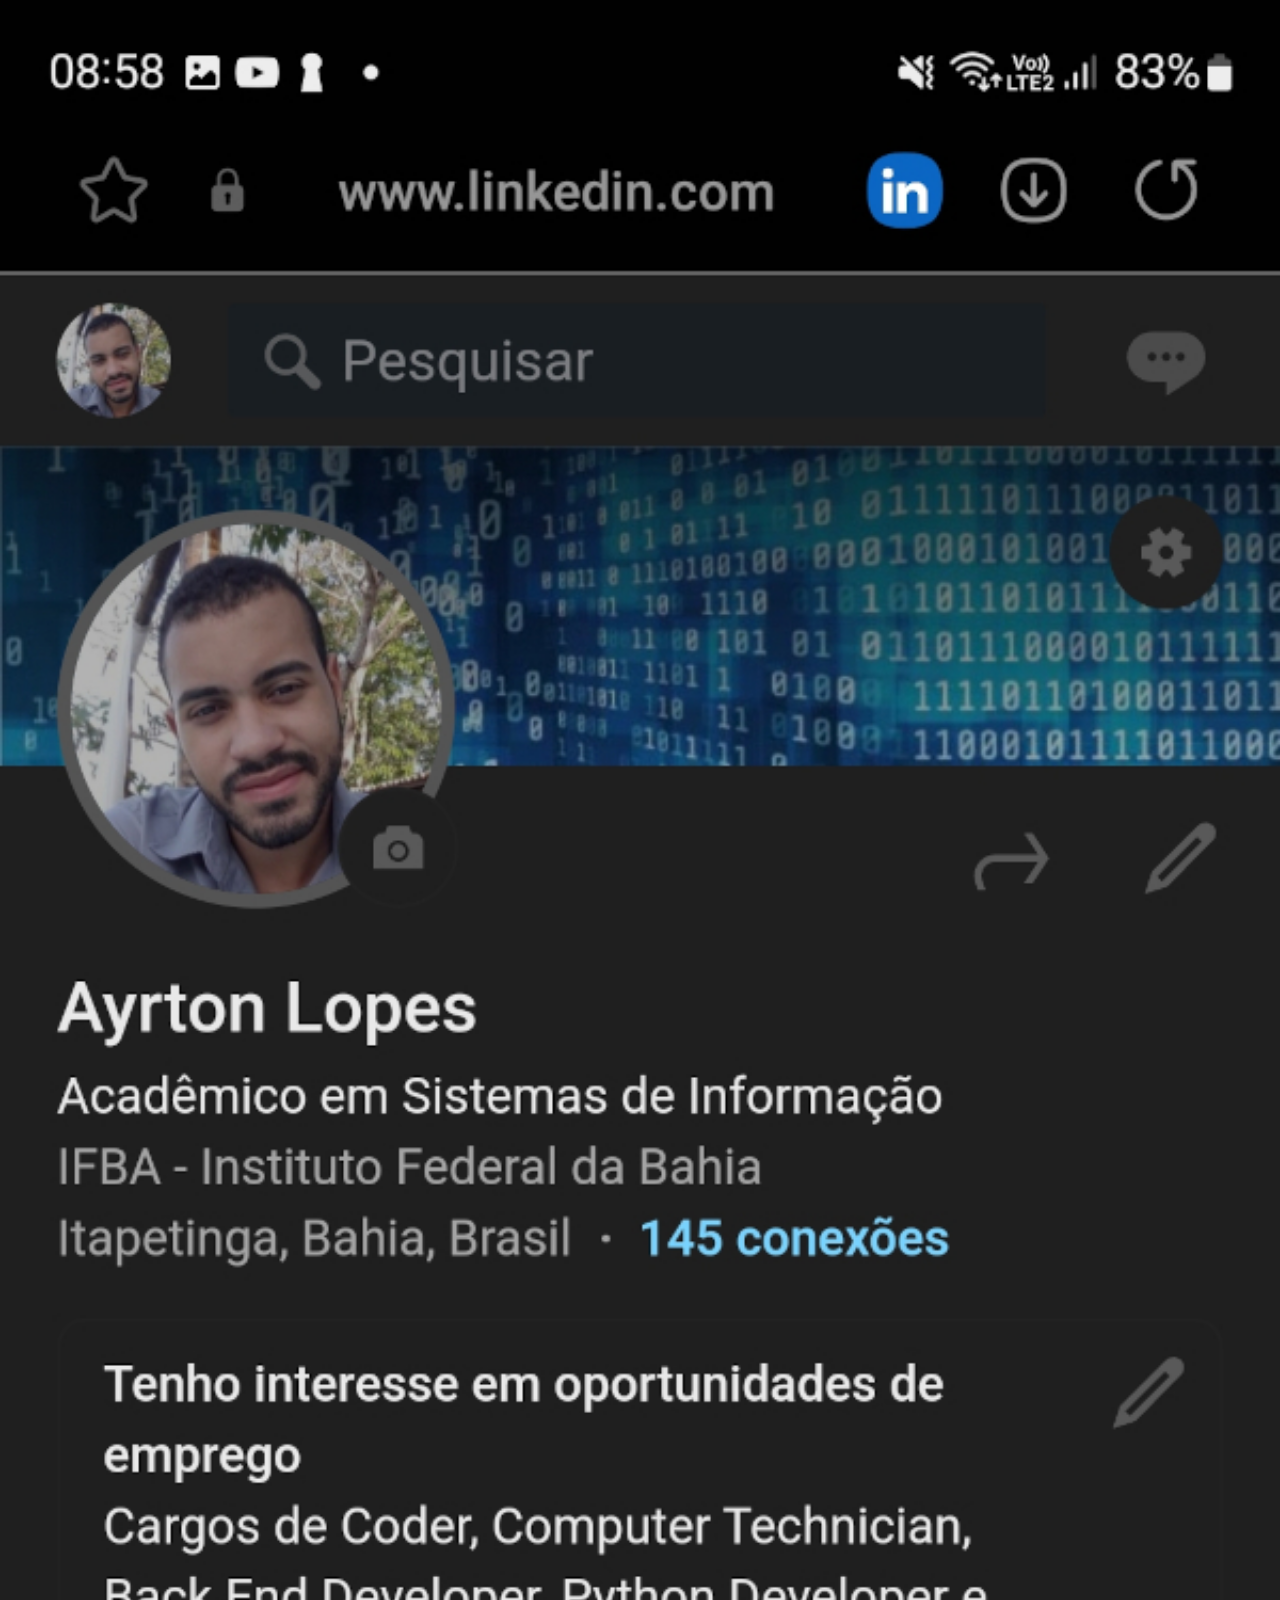
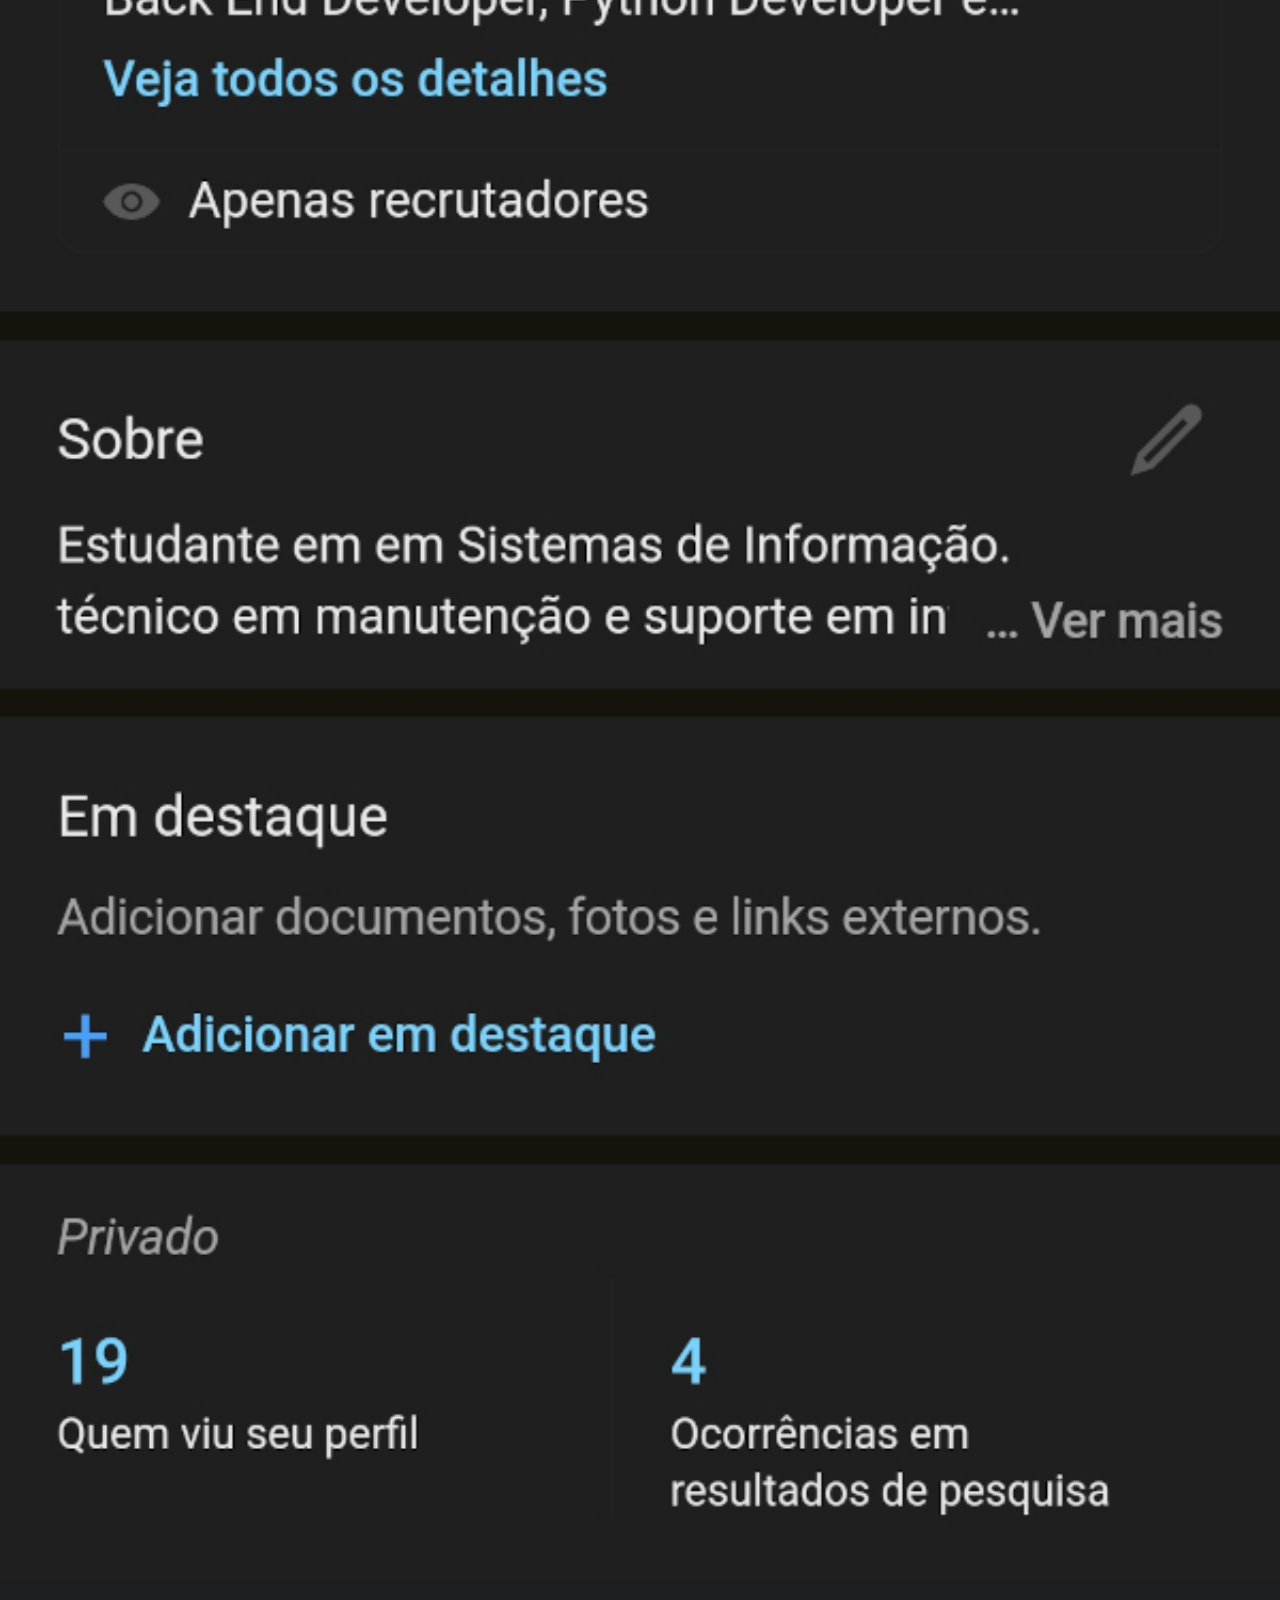
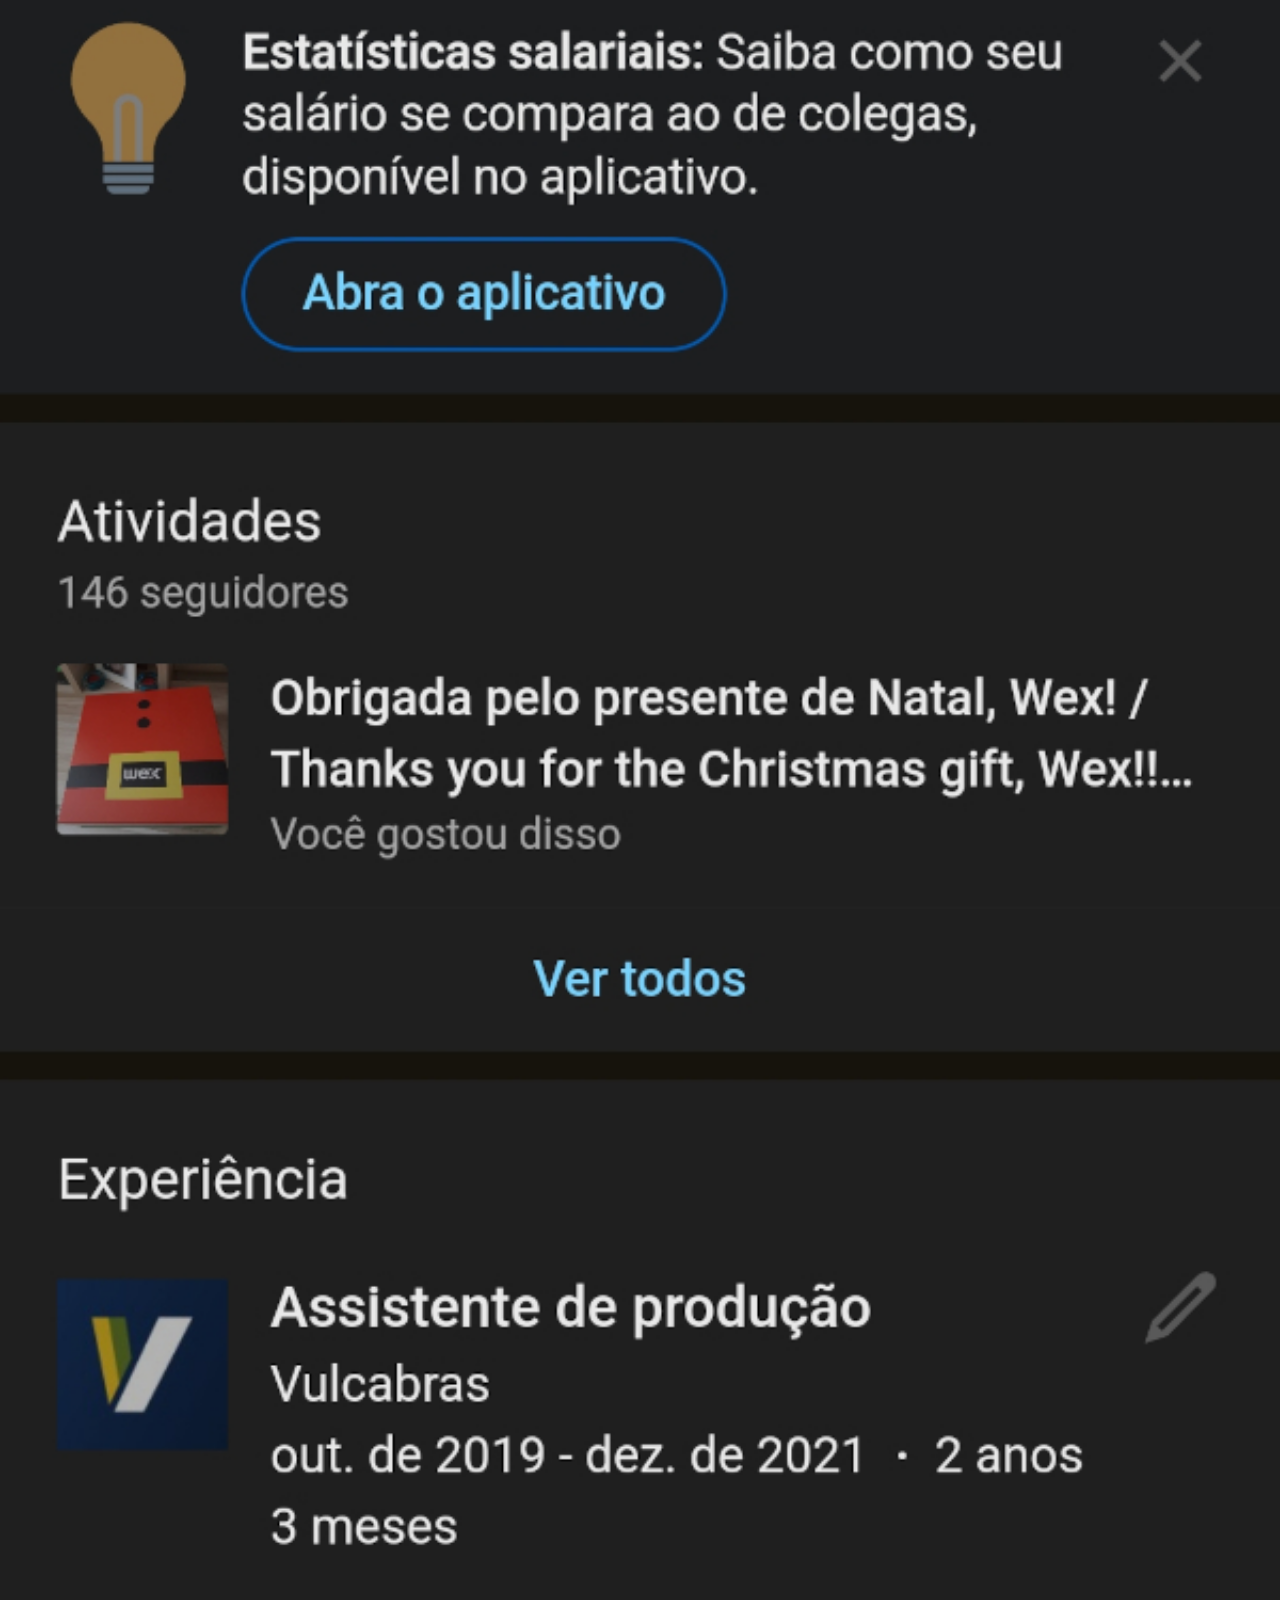
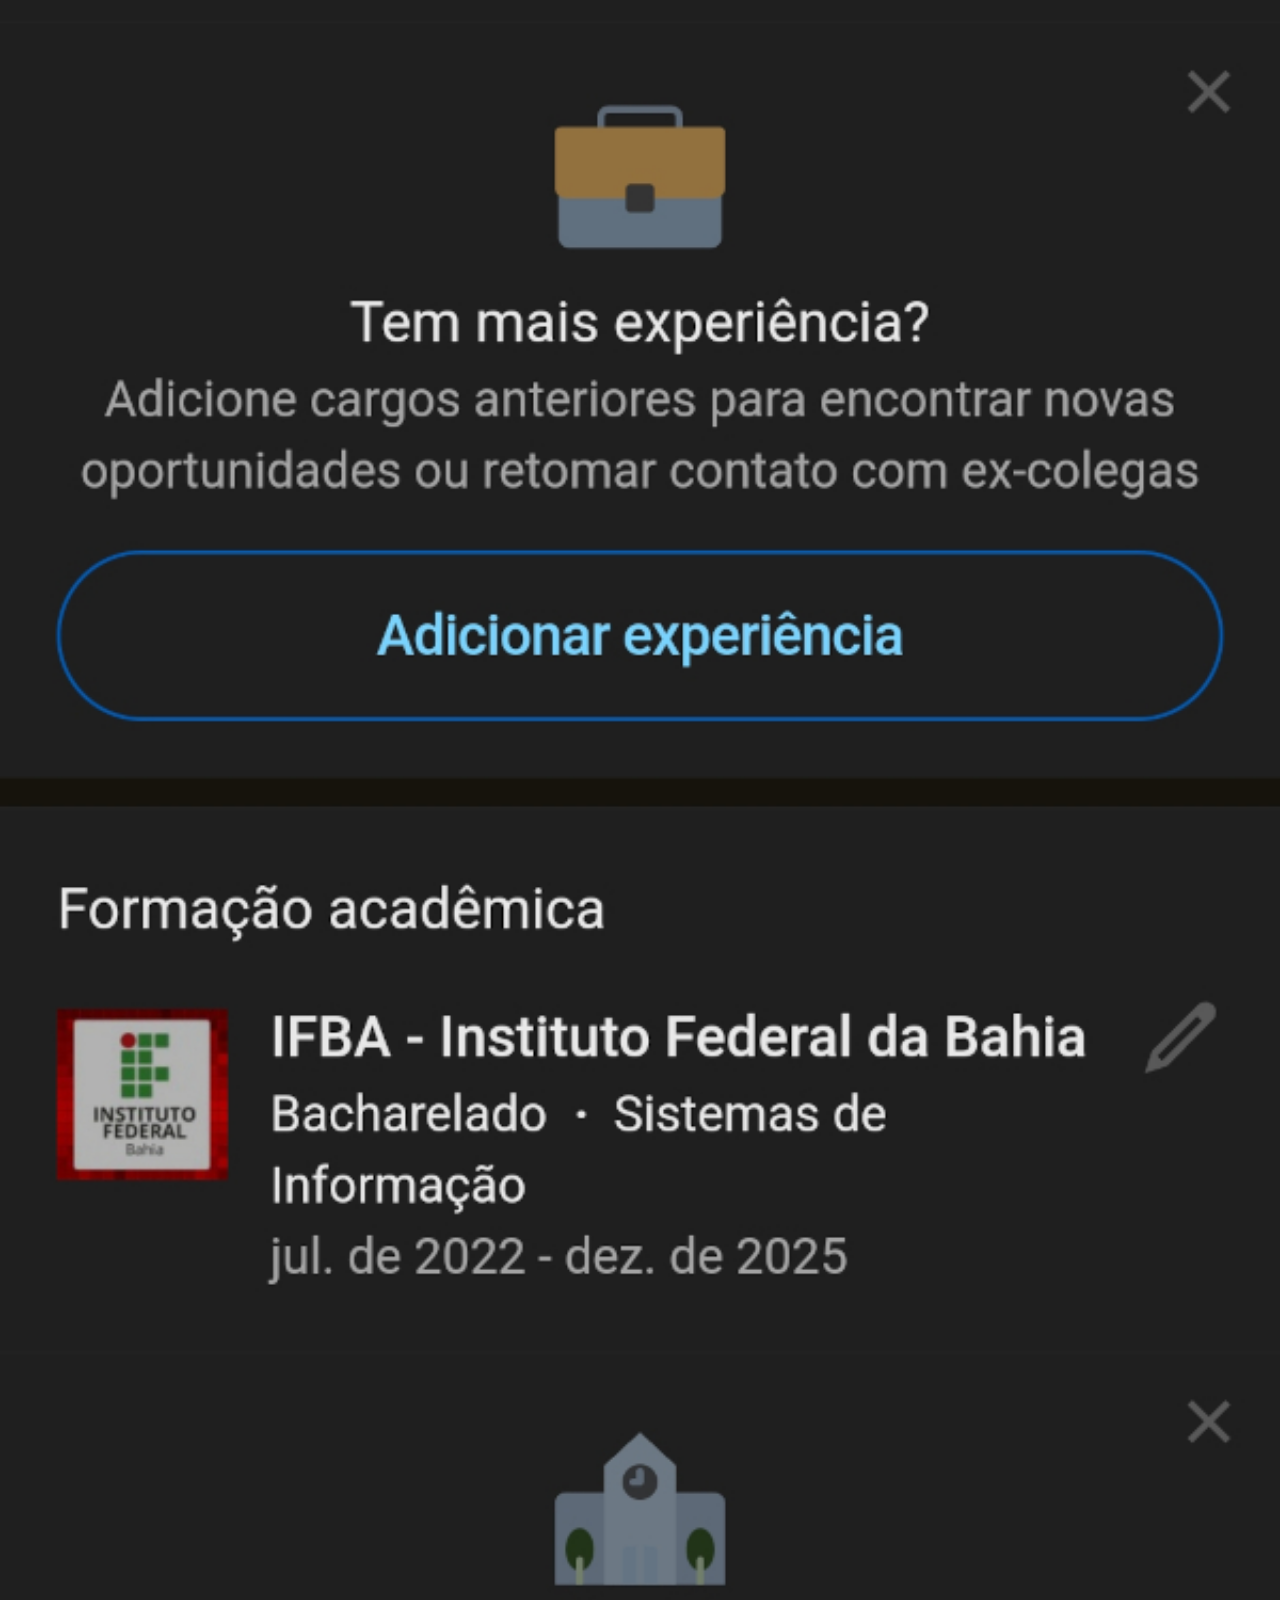
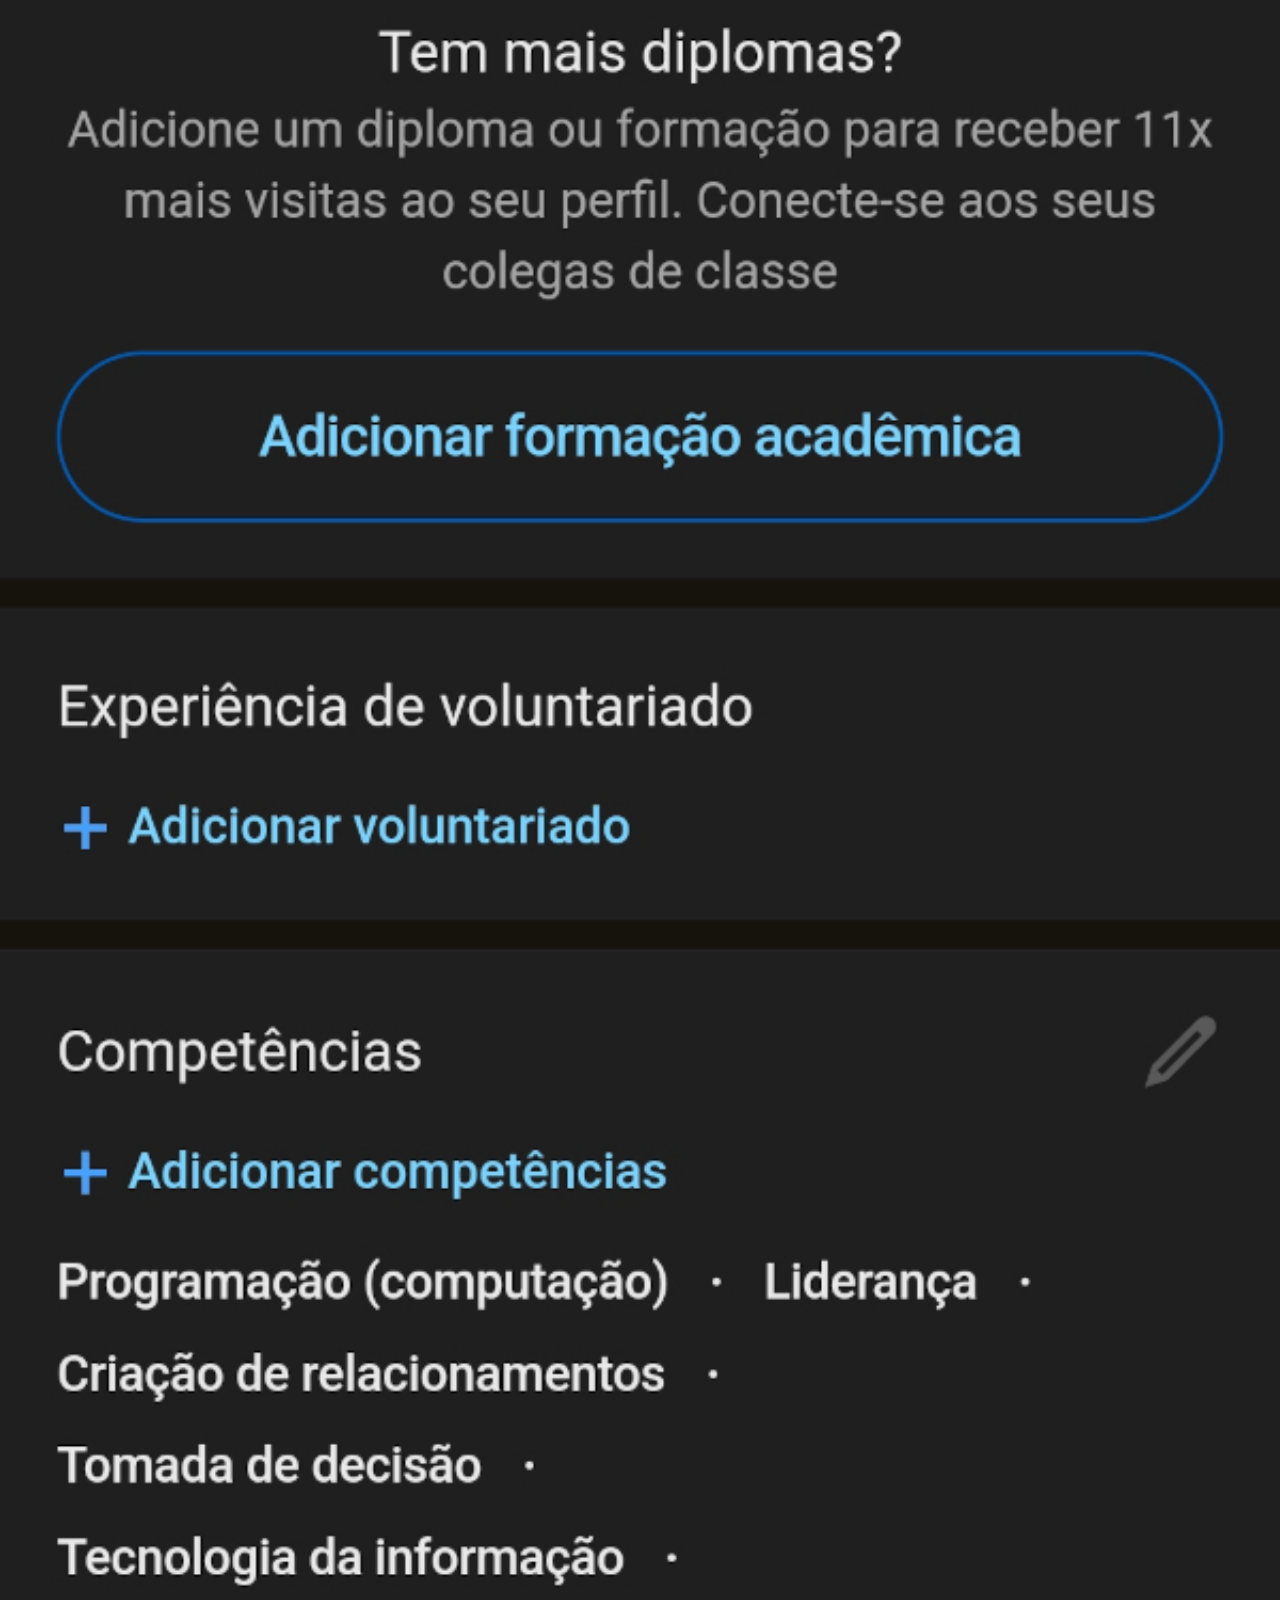
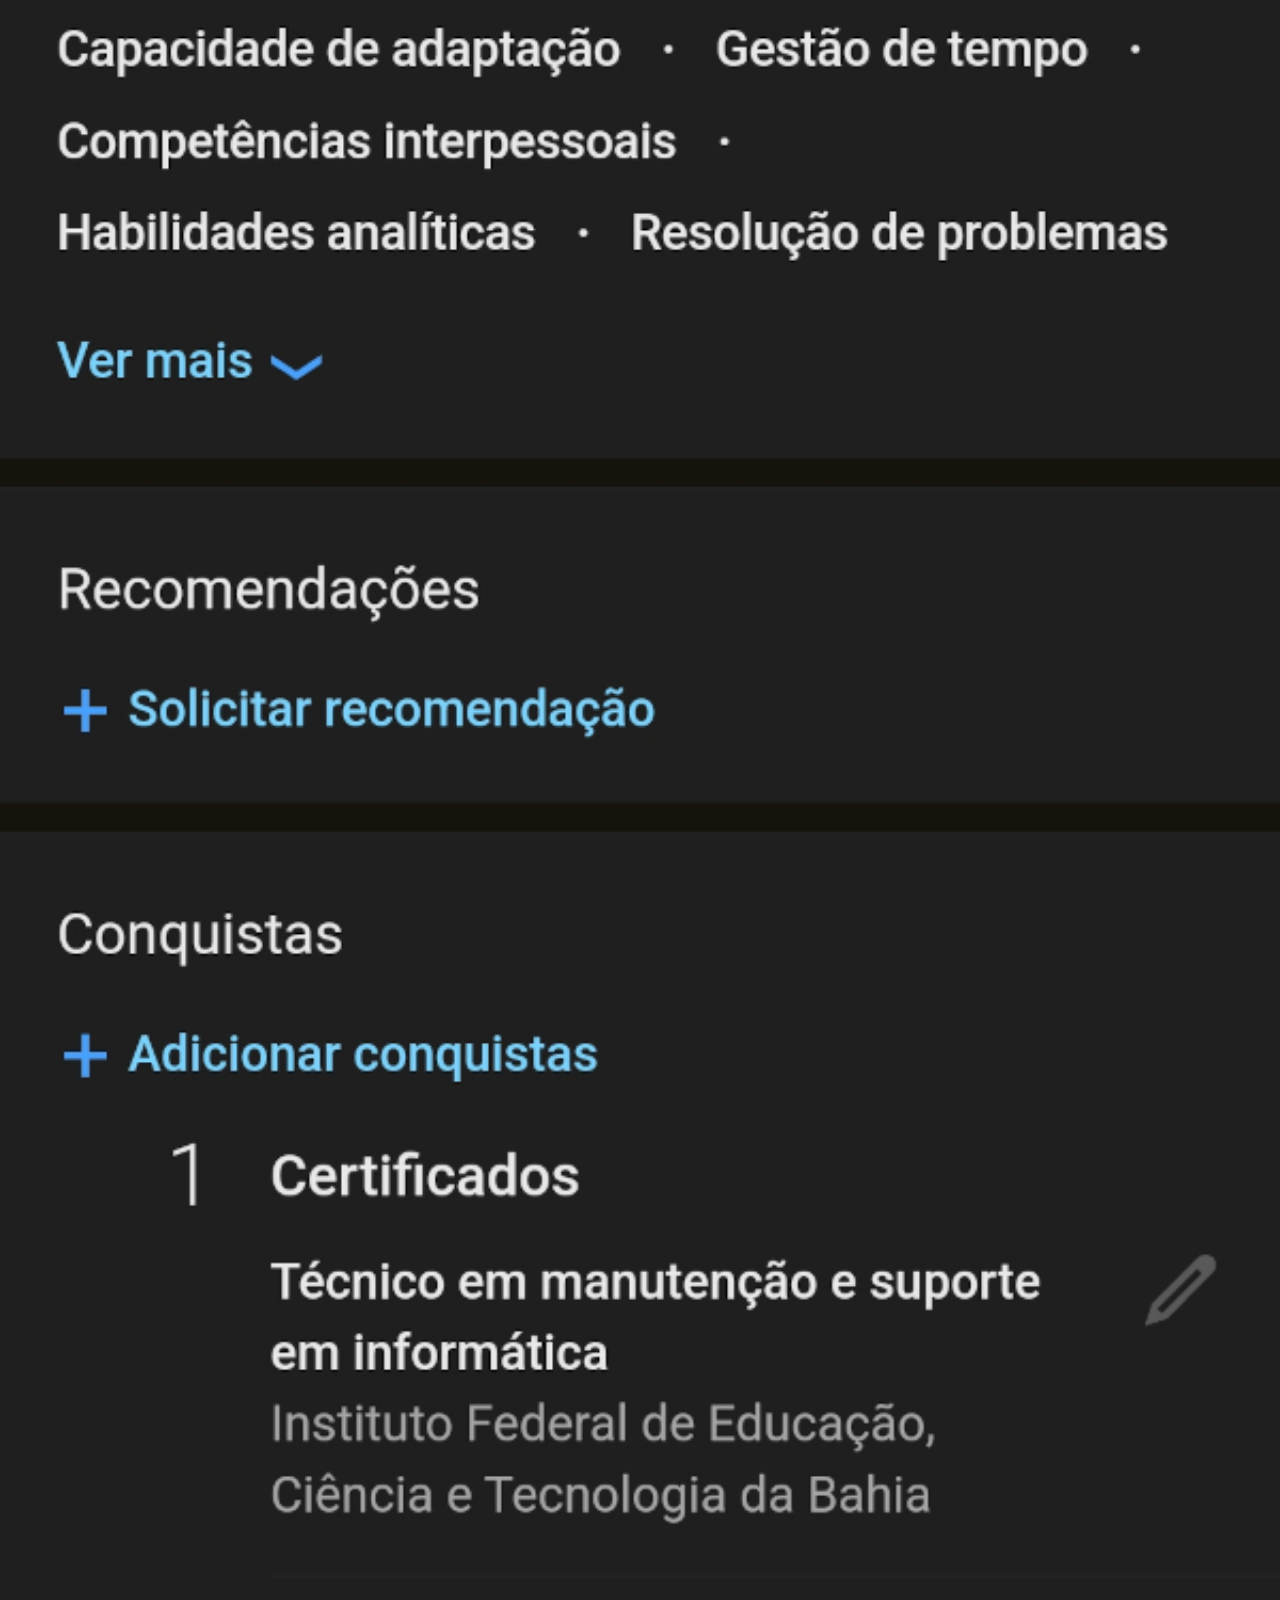
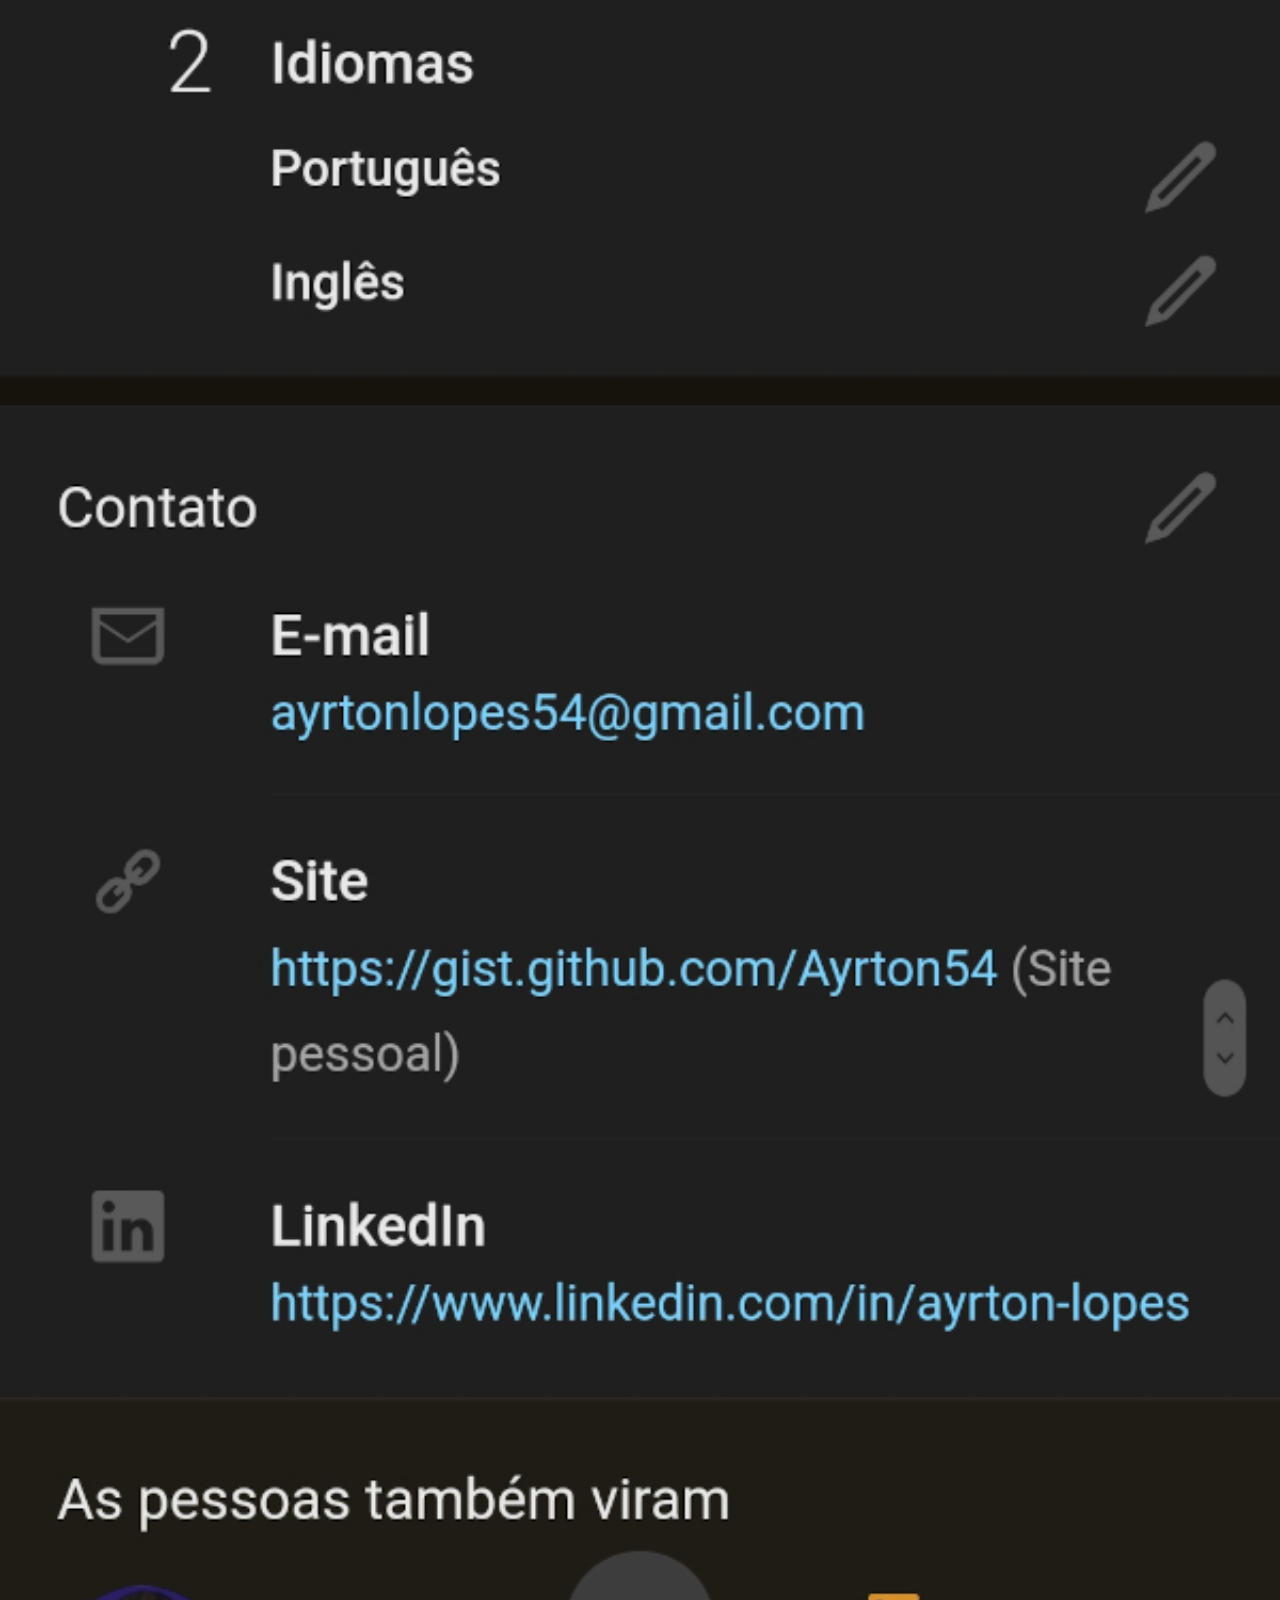
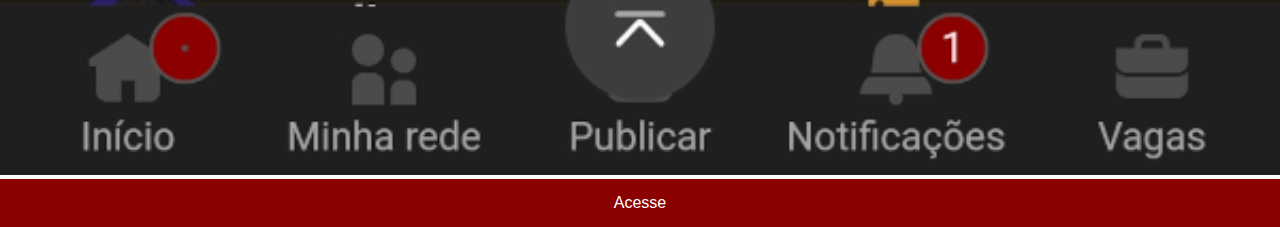
==== diretorios/linkedin.html @ 0789ef33 "atualizações" ====
<!DOCTYPE html>
<html lang="pt-bt">
<head>
    <meta charset="UTF-8">
    <meta http-equiv="X-UA-Compatible" content="IE=edge">
    <meta name="viewport" content="width=device-width, initial-scale=1.0">
    <title>linkedin</title>
    <link rel="stylesheet" href="modos/tela.css">
    <img src="../imagens/linkedin-telas.jpg" alt="github">
    <a href="https://www.linkedin.com/in/ayrton-lopes/" target="_blank">Acesse</a>
</head>
<body>
    
</body>
</html>
---- diretorios/modos/tela.css ----
@charset "utf-8";
@import "{{ site.theme }}";


*{
    margin: 0px;
    padding: 0px;
    font-family: Arial, Helvetica, sans-serif;
}
::-webkit-scrollbar{
    width: 0px;
    height: 0px;
}
a{
    display: block;
    background-color: darkred;
    color: white;
    font-size: bolder;
    text-align: center;
    text-decoration: none;
    padding: 15px;
}
img{
    width: 100vw;
}
a:hover{
    background-color: red;
    
}
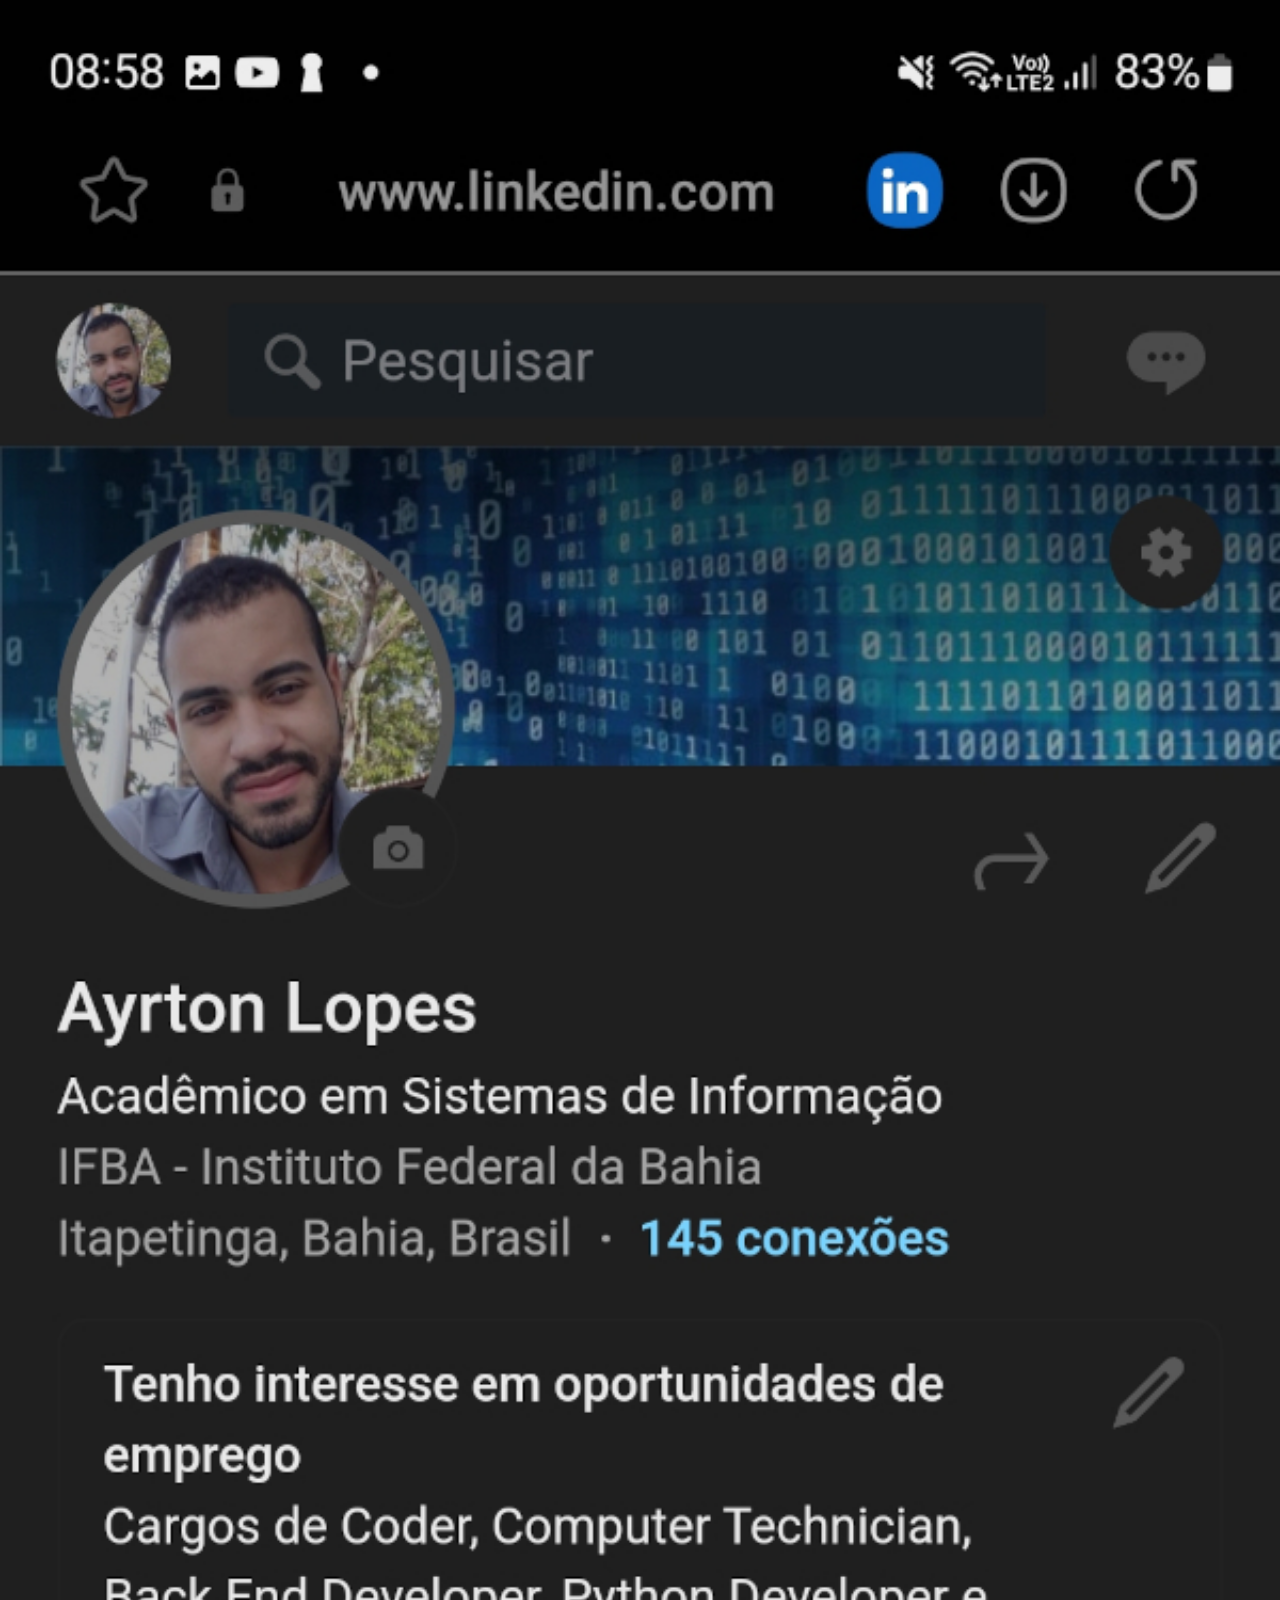
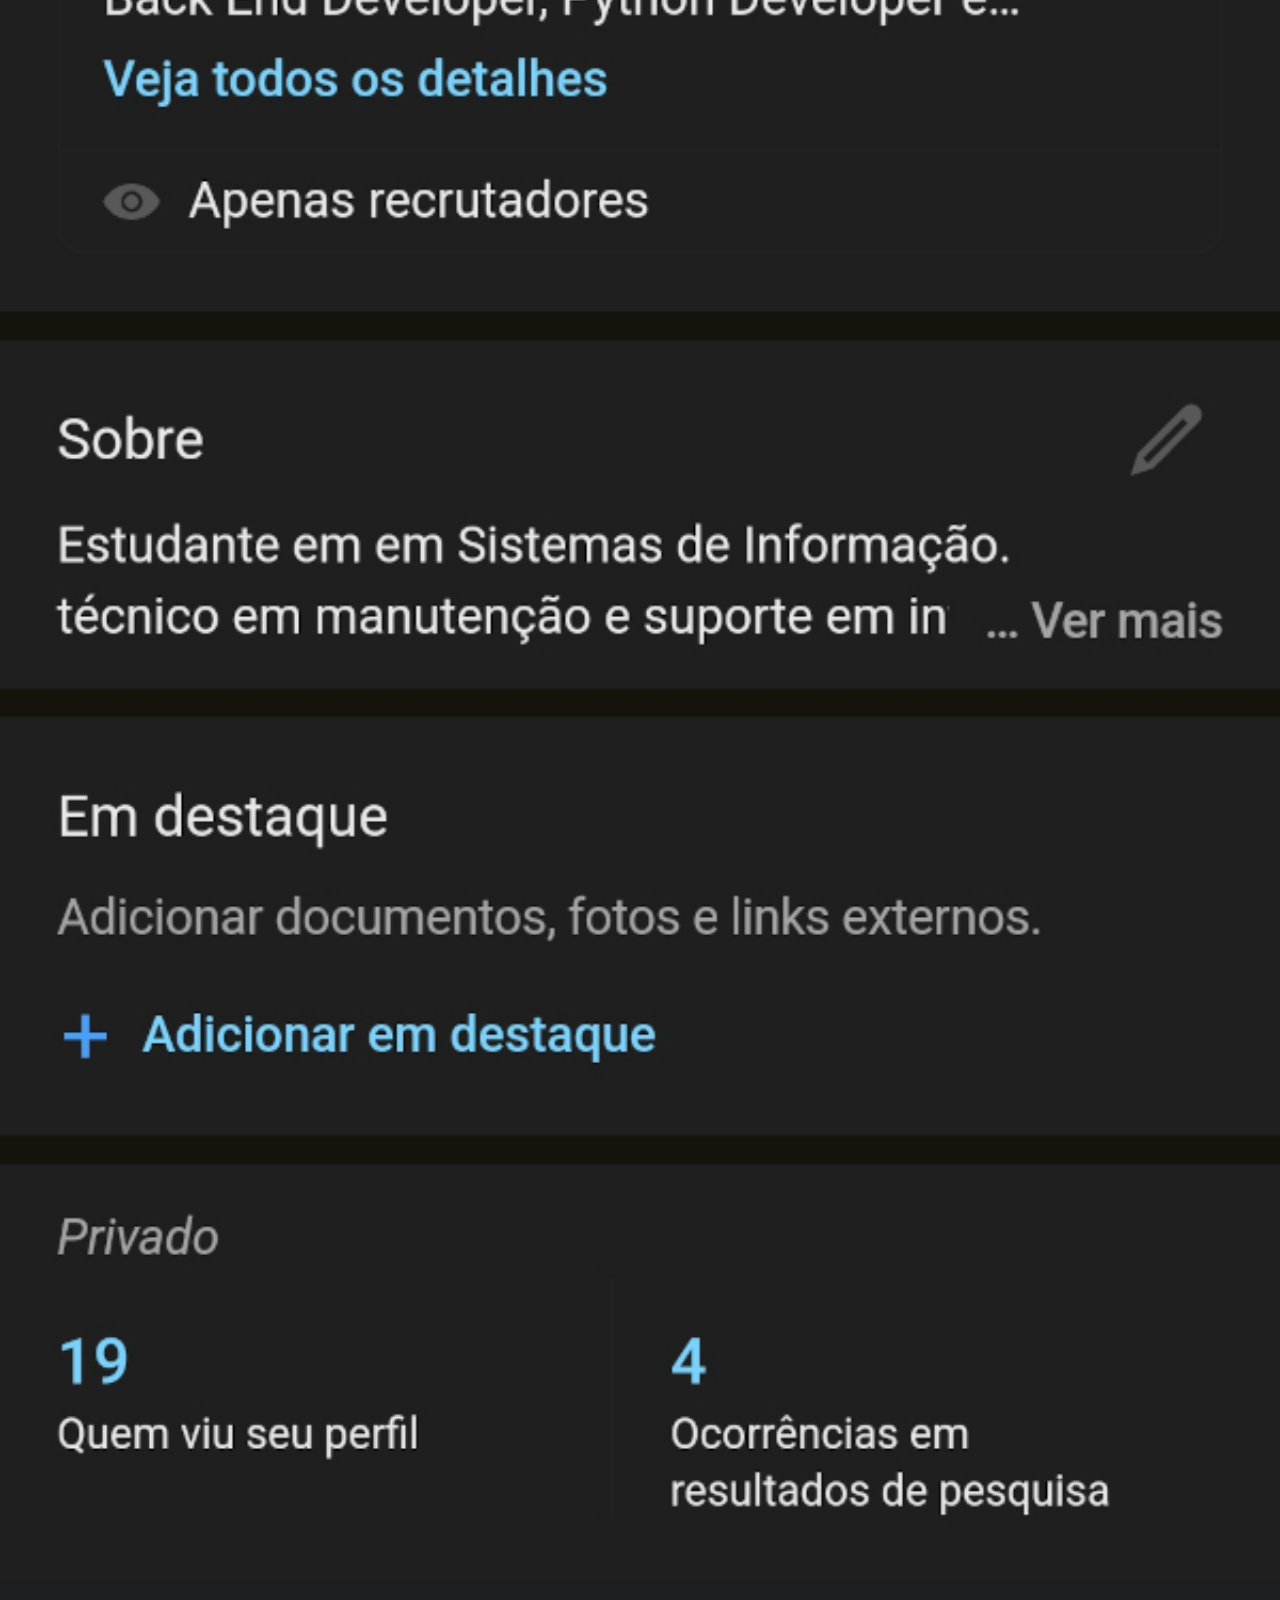
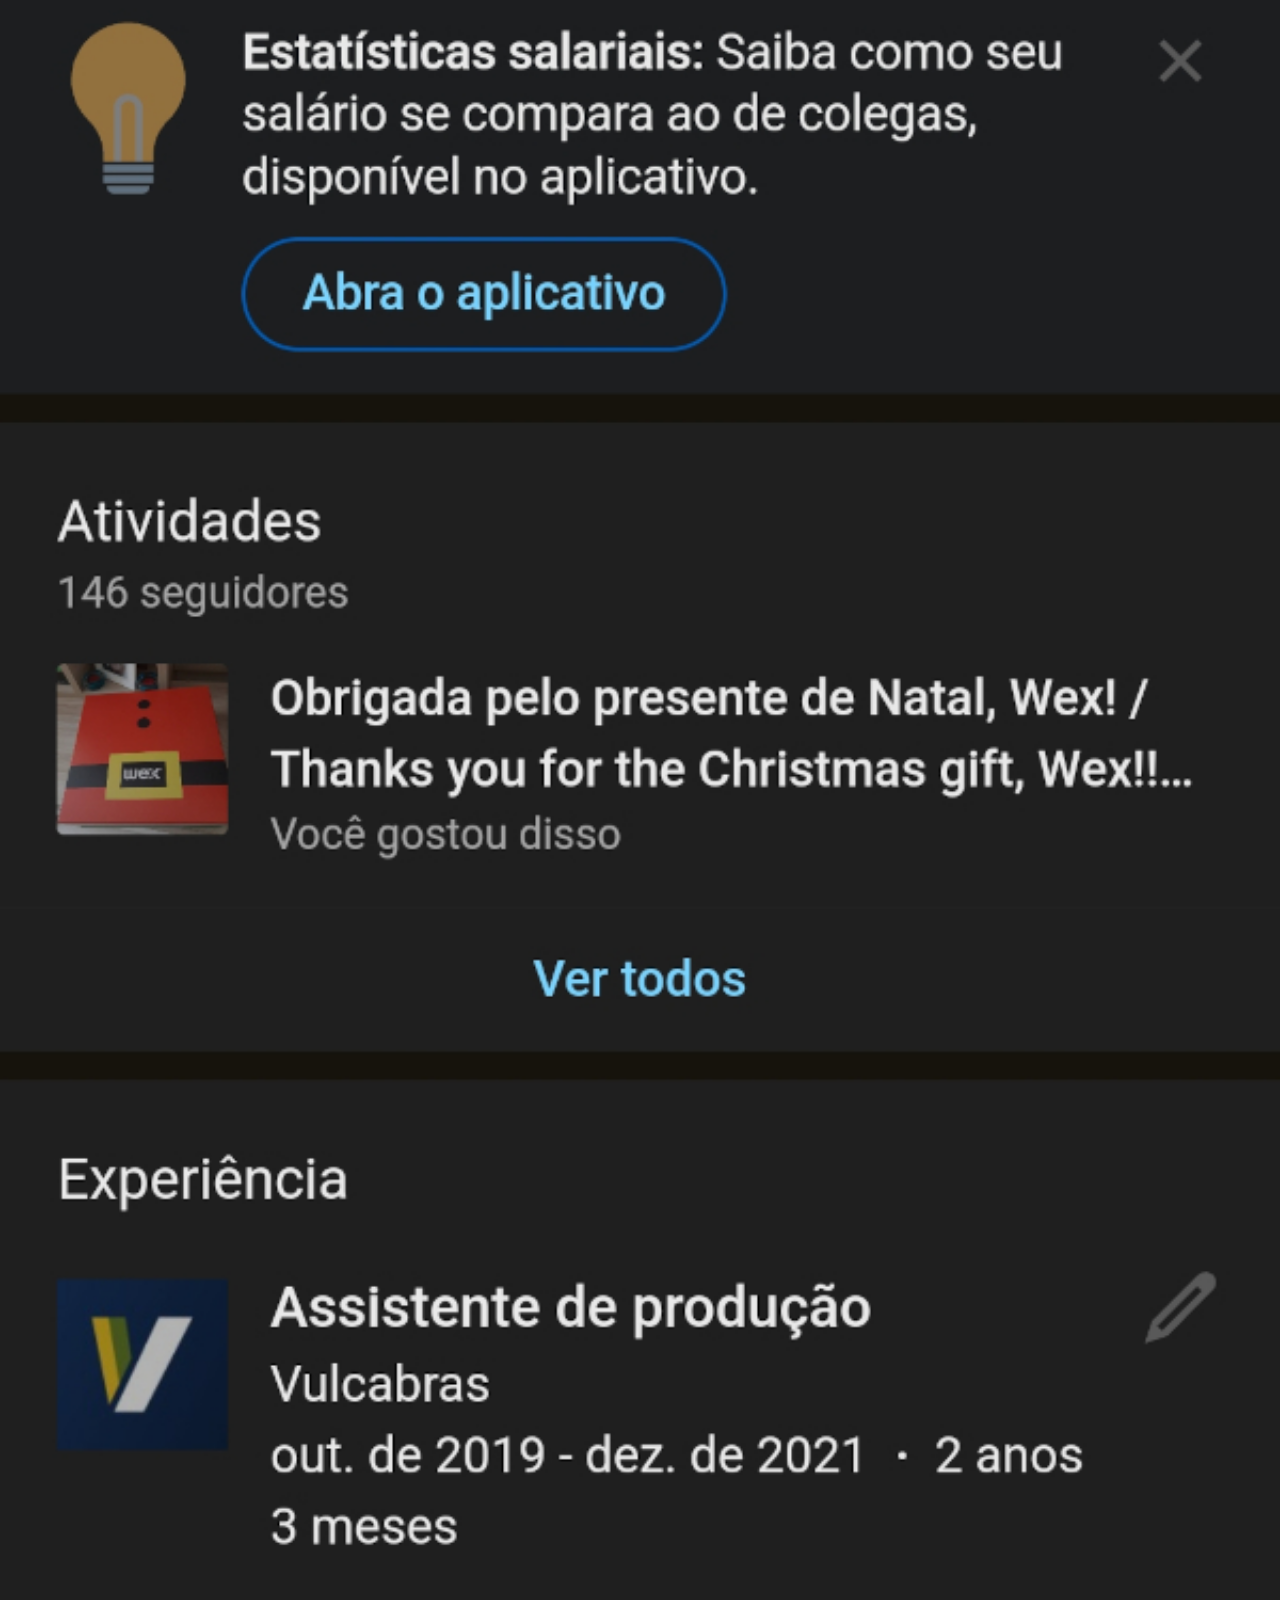
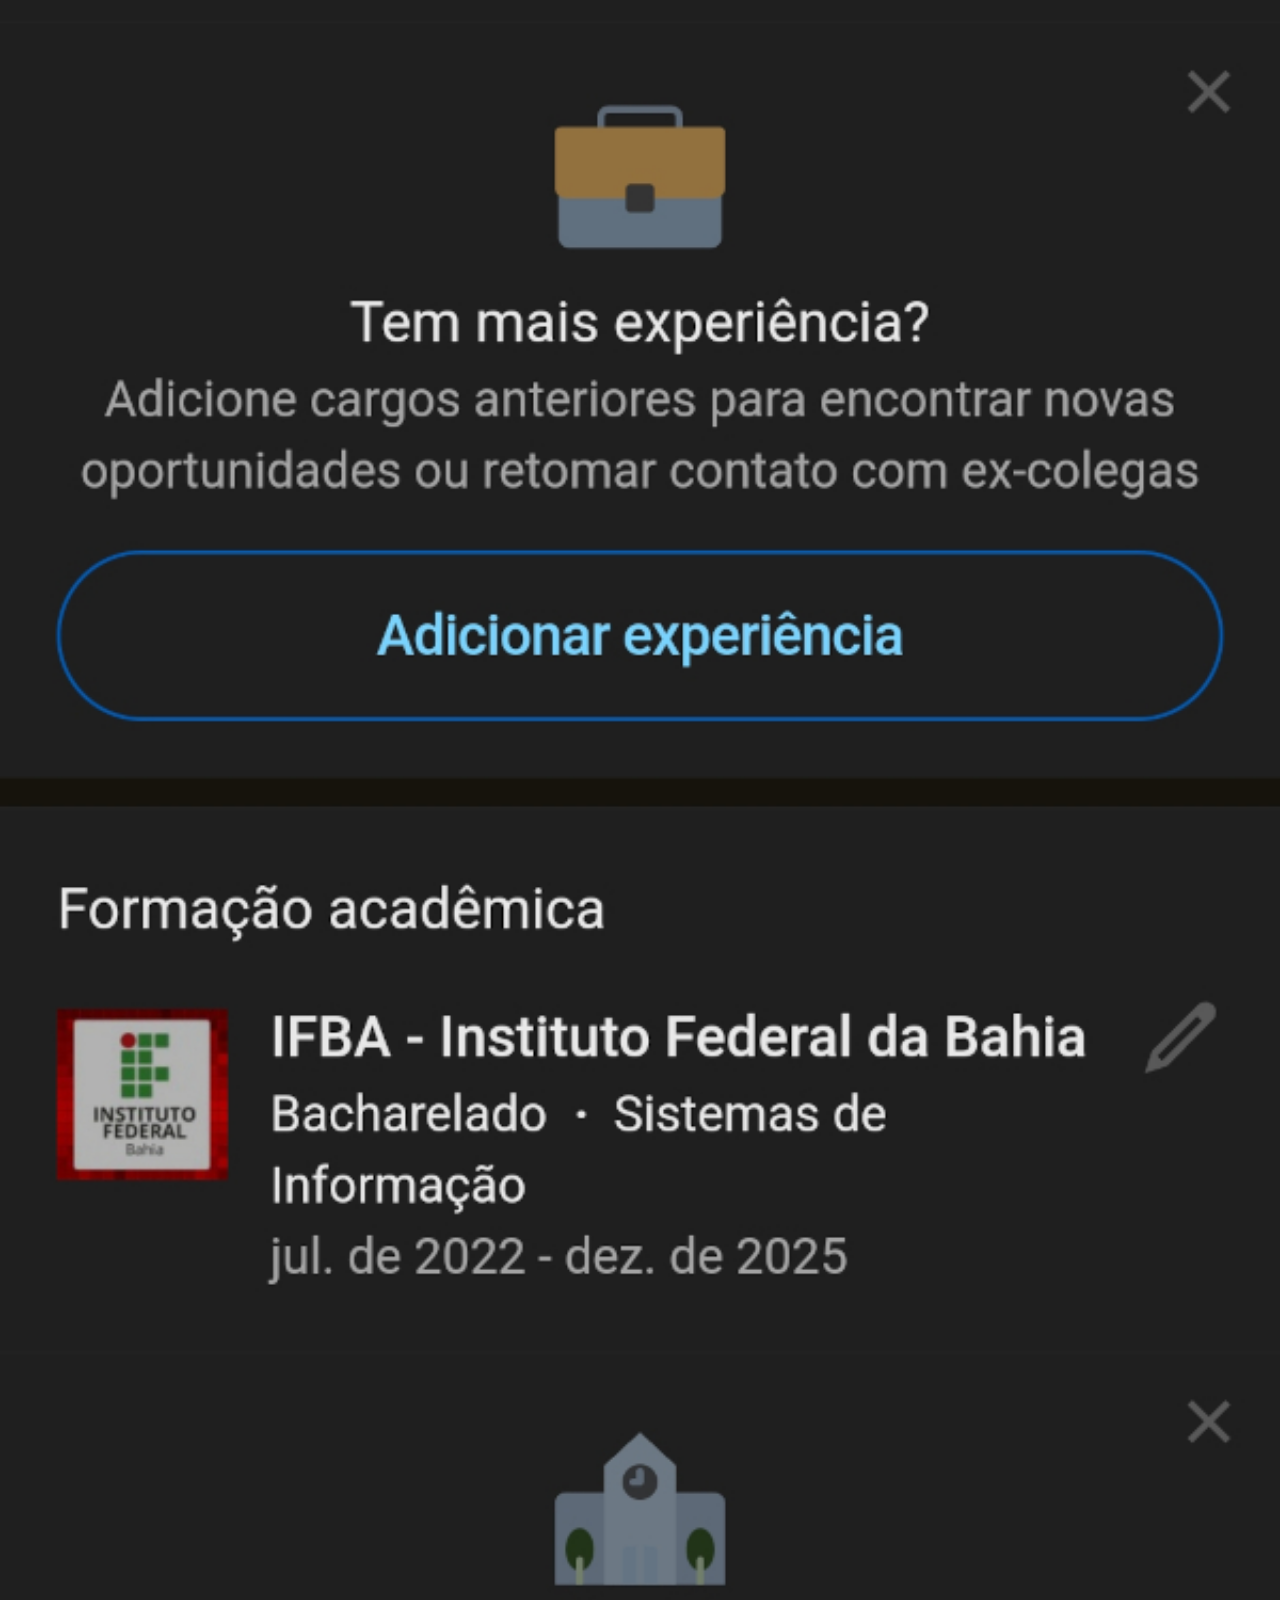
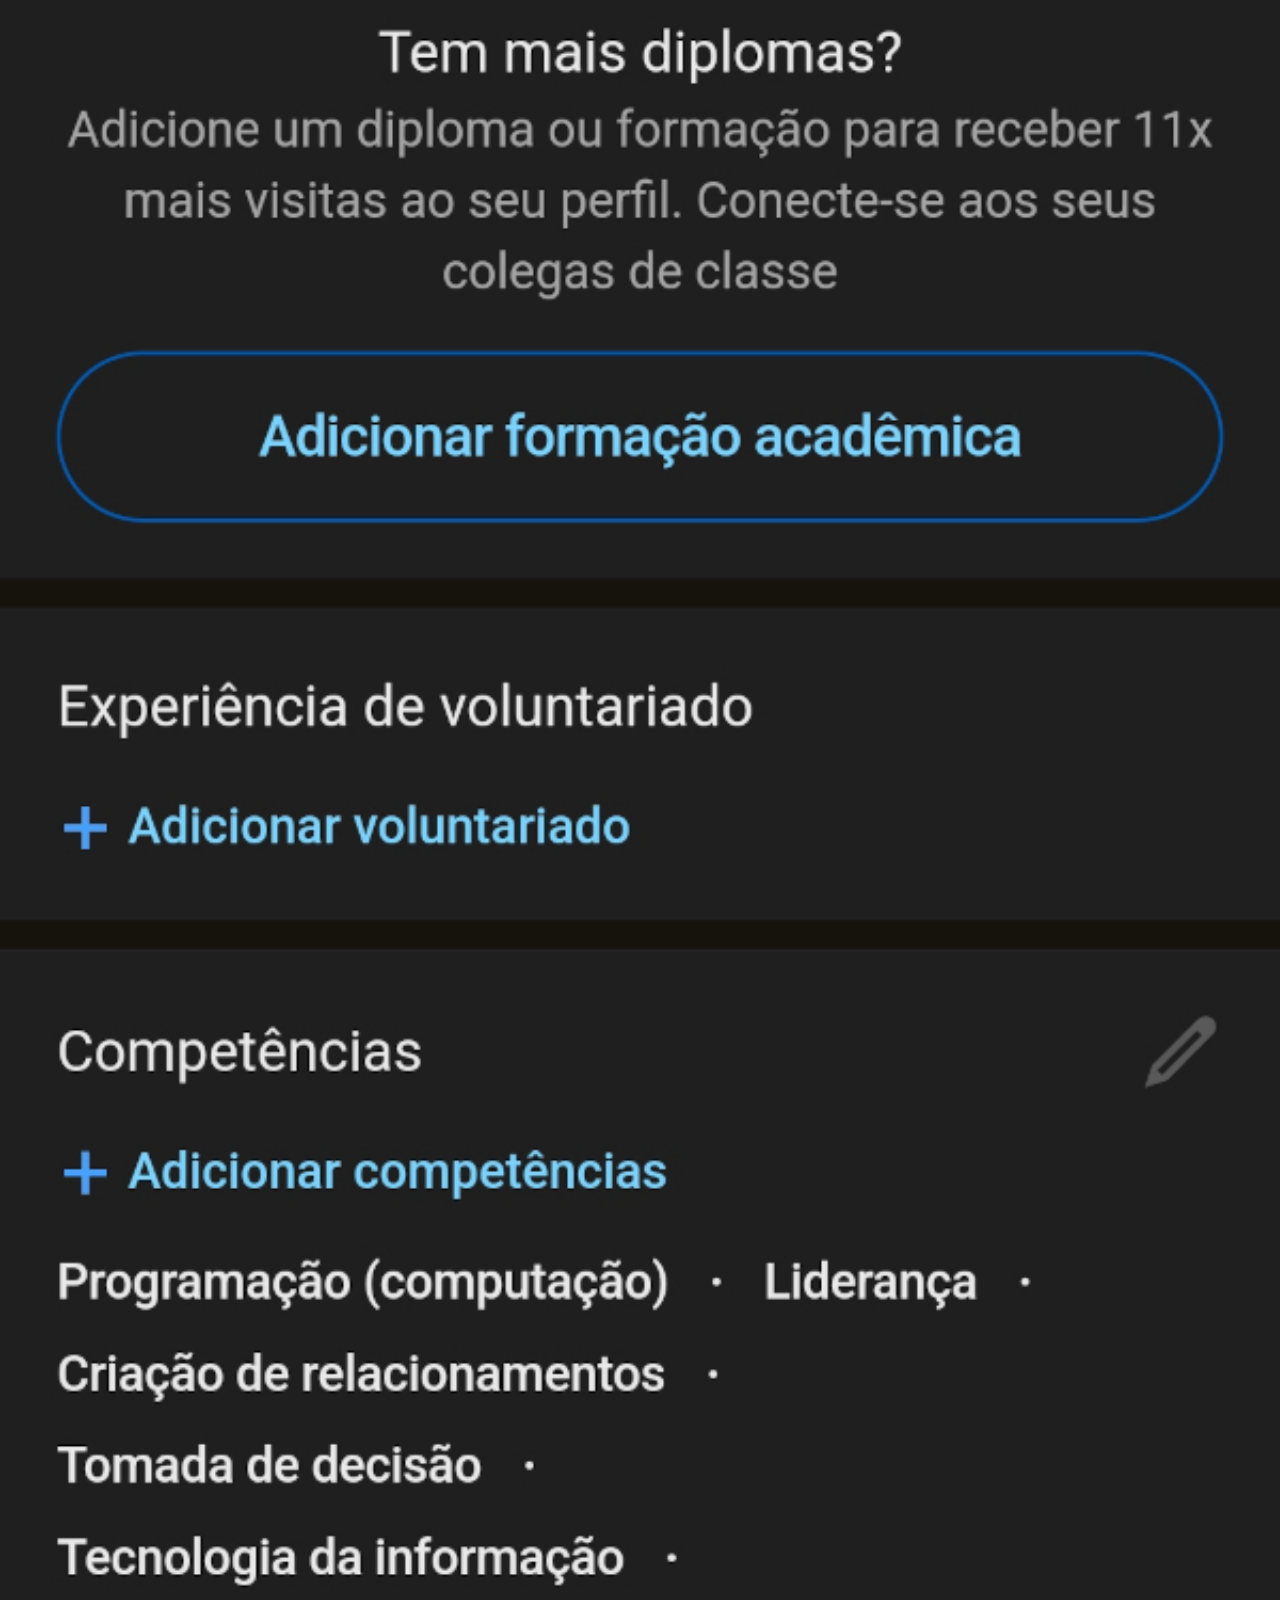
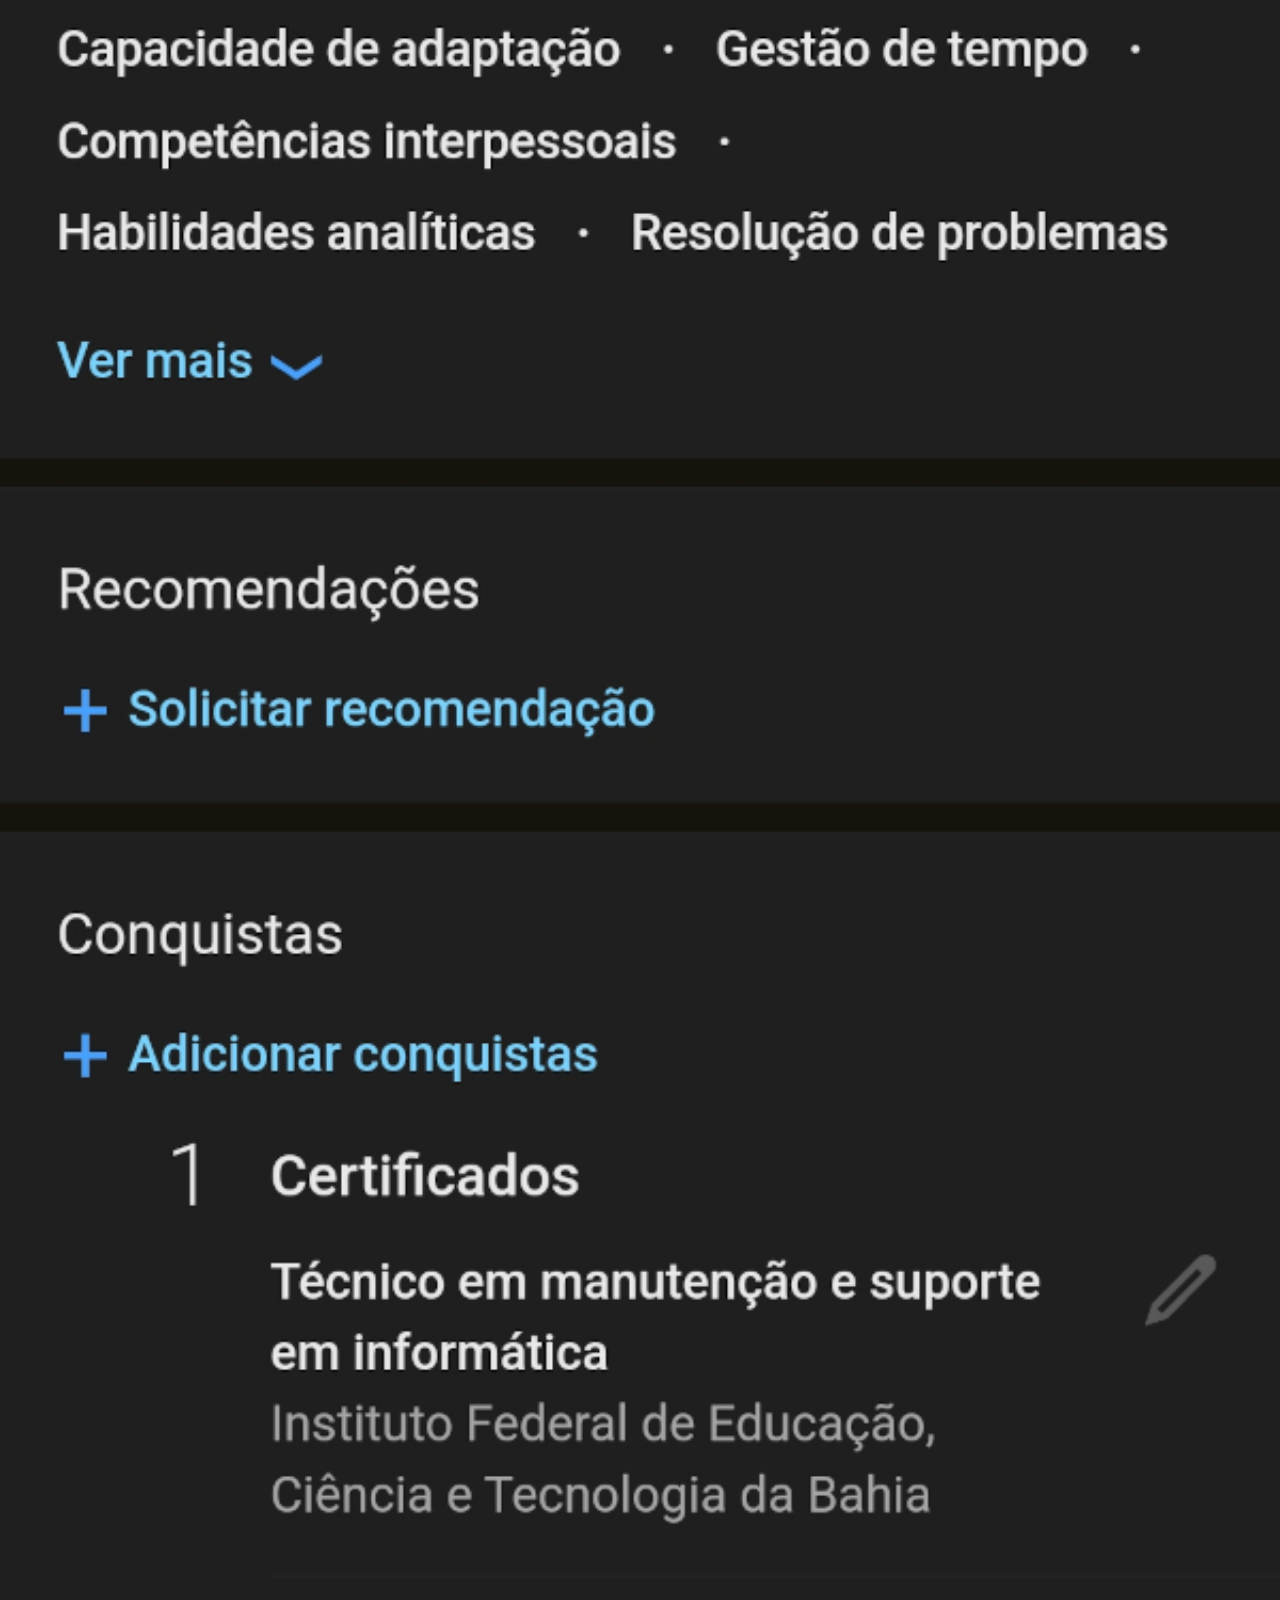
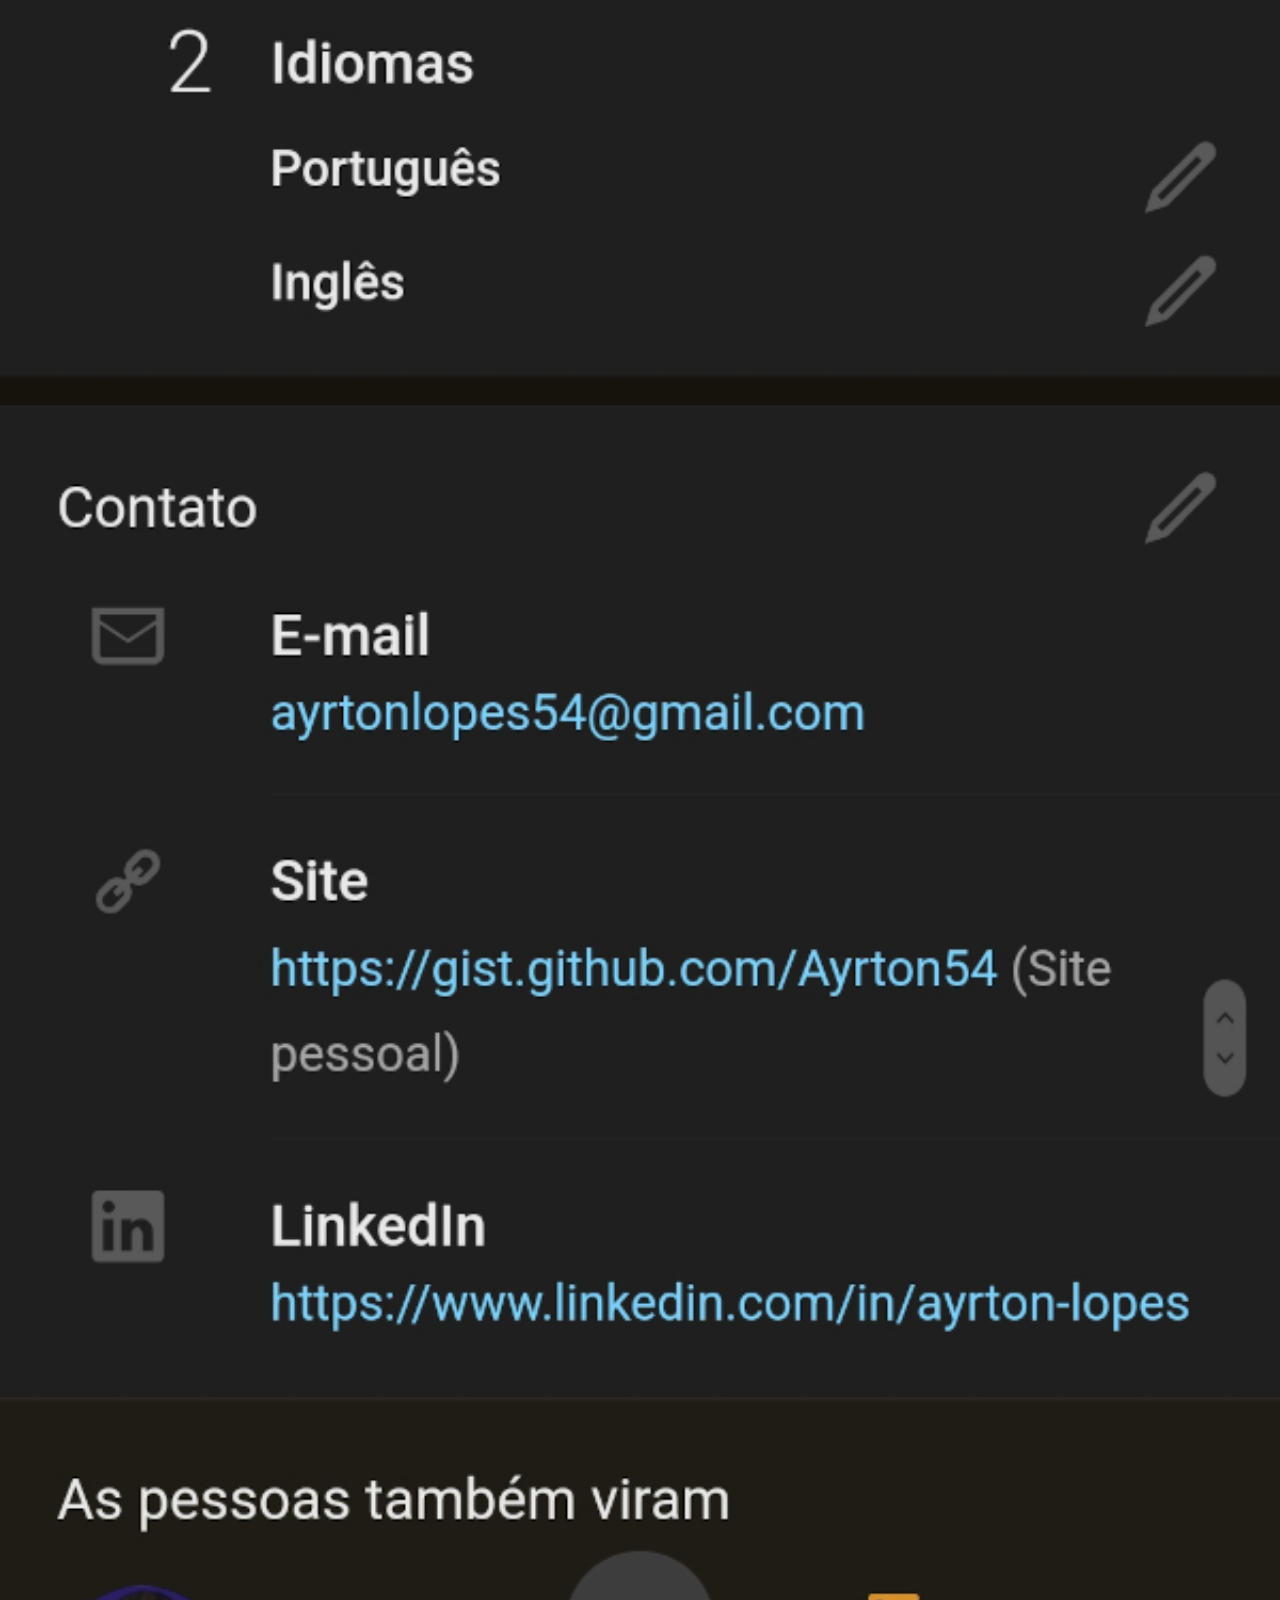
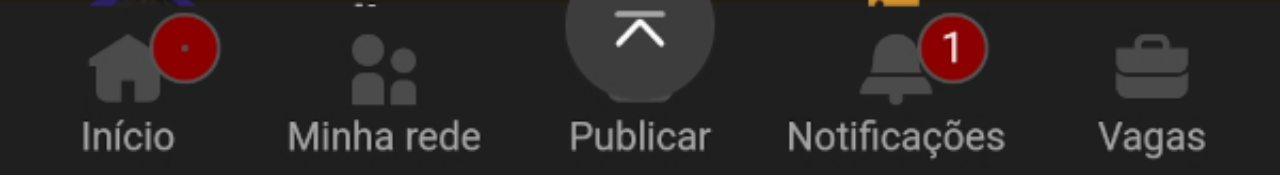
==== commit beeb4462: "up" ====
--- a/diretorios/linkedin.html
+++ b/diretorios/linkedin.html
@@ -6,8 +6,8 @@
     <meta name="viewport" content="width=device-width, initial-scale=1.0">
     <title>linkedin</title>
     <link rel="stylesheet" href="modos/tela.css">
-    <img src="../imagens/linkedin-telas.jpg" alt="github">
-    <a href="https://www.linkedin.com/in/ayrton-lopes/" target="_blank">Acesse</a>
+    <img src="../imagens/linkedin-tela.jpg" alt="linkedin">
+   
 </head>
 <body>
     
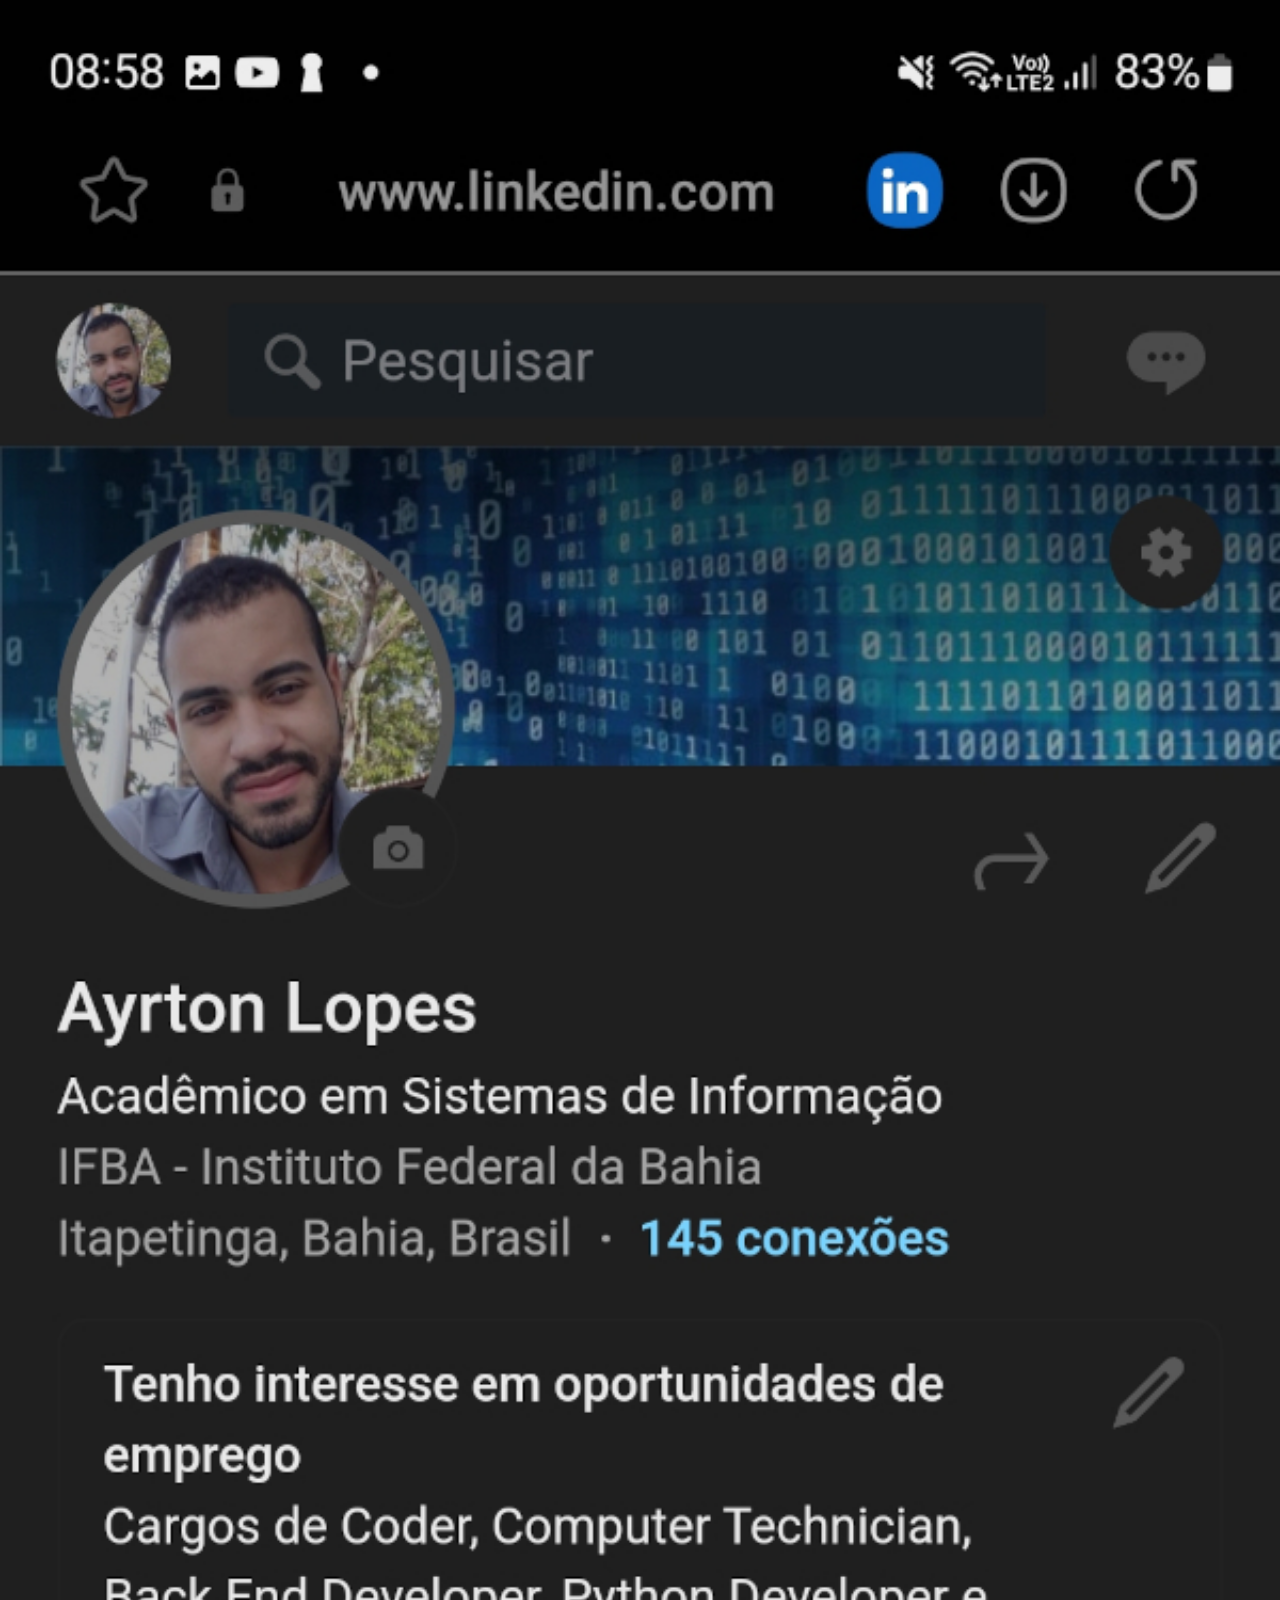
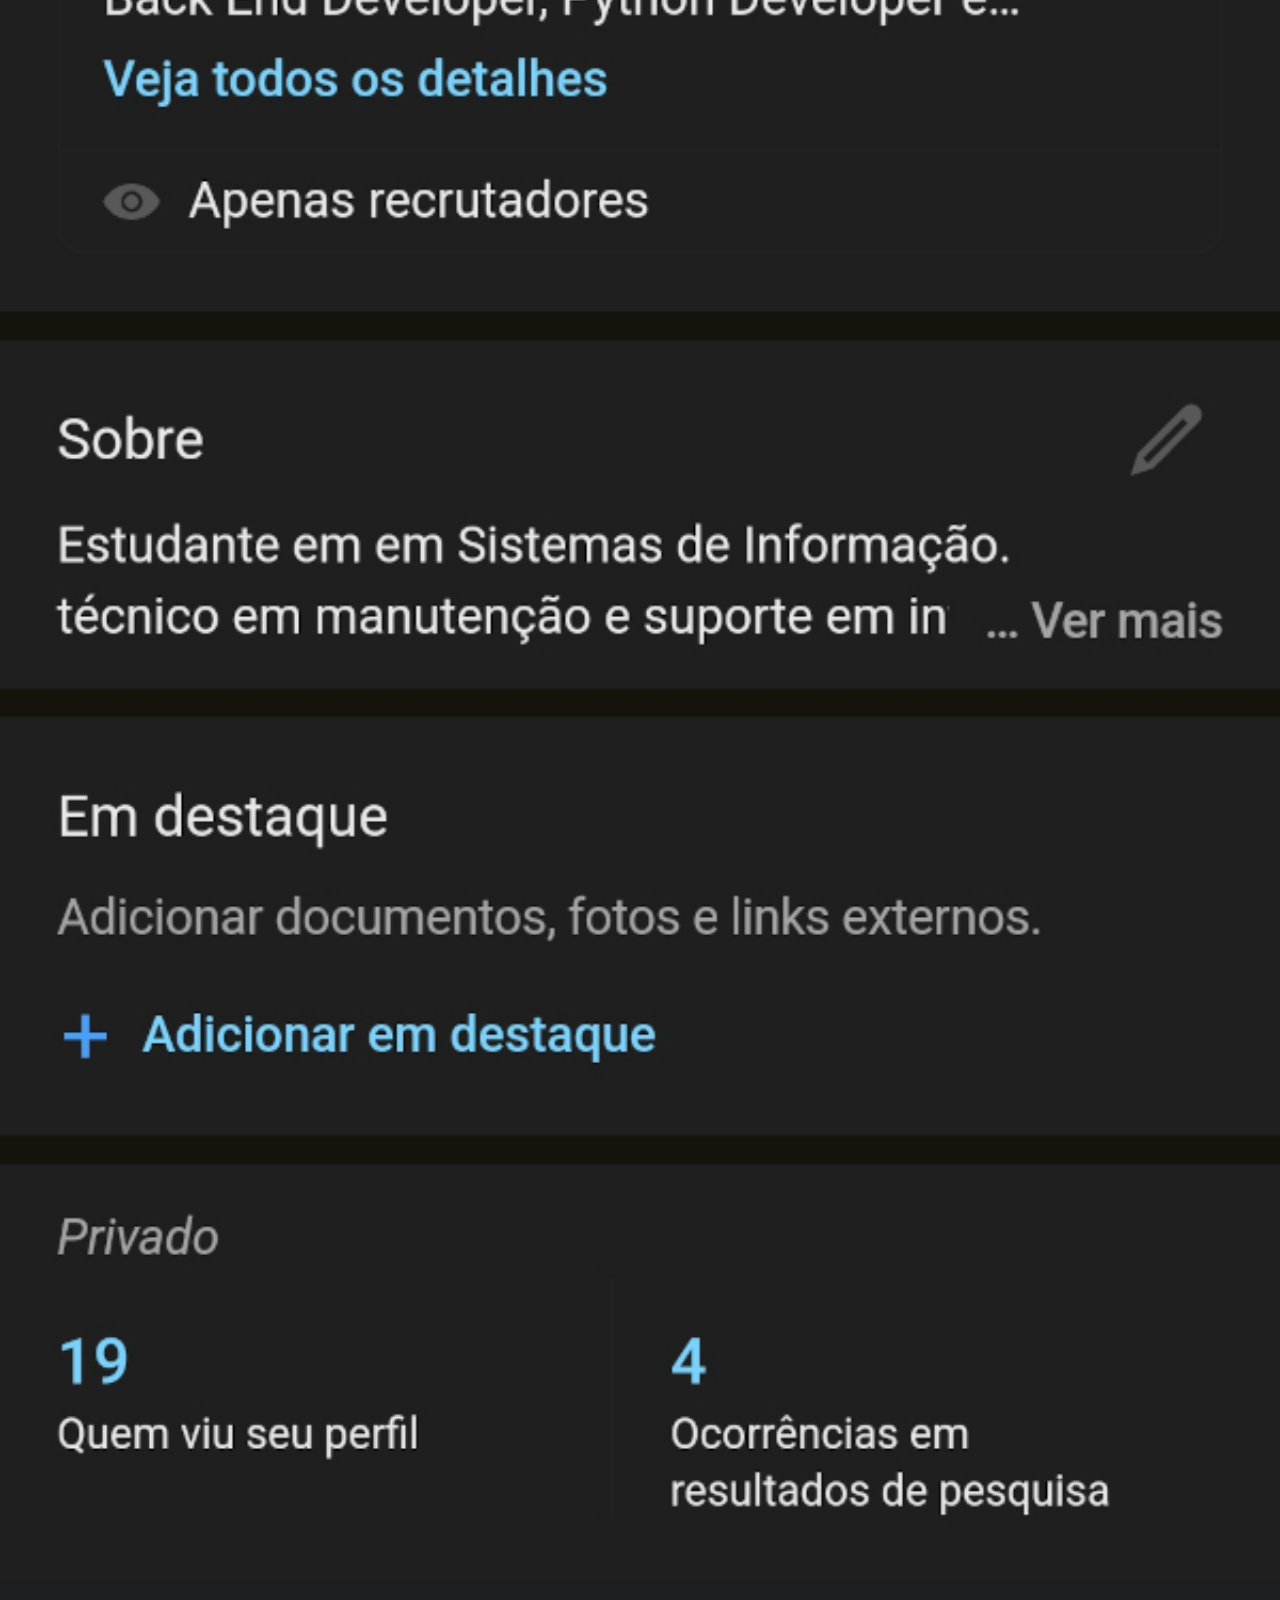
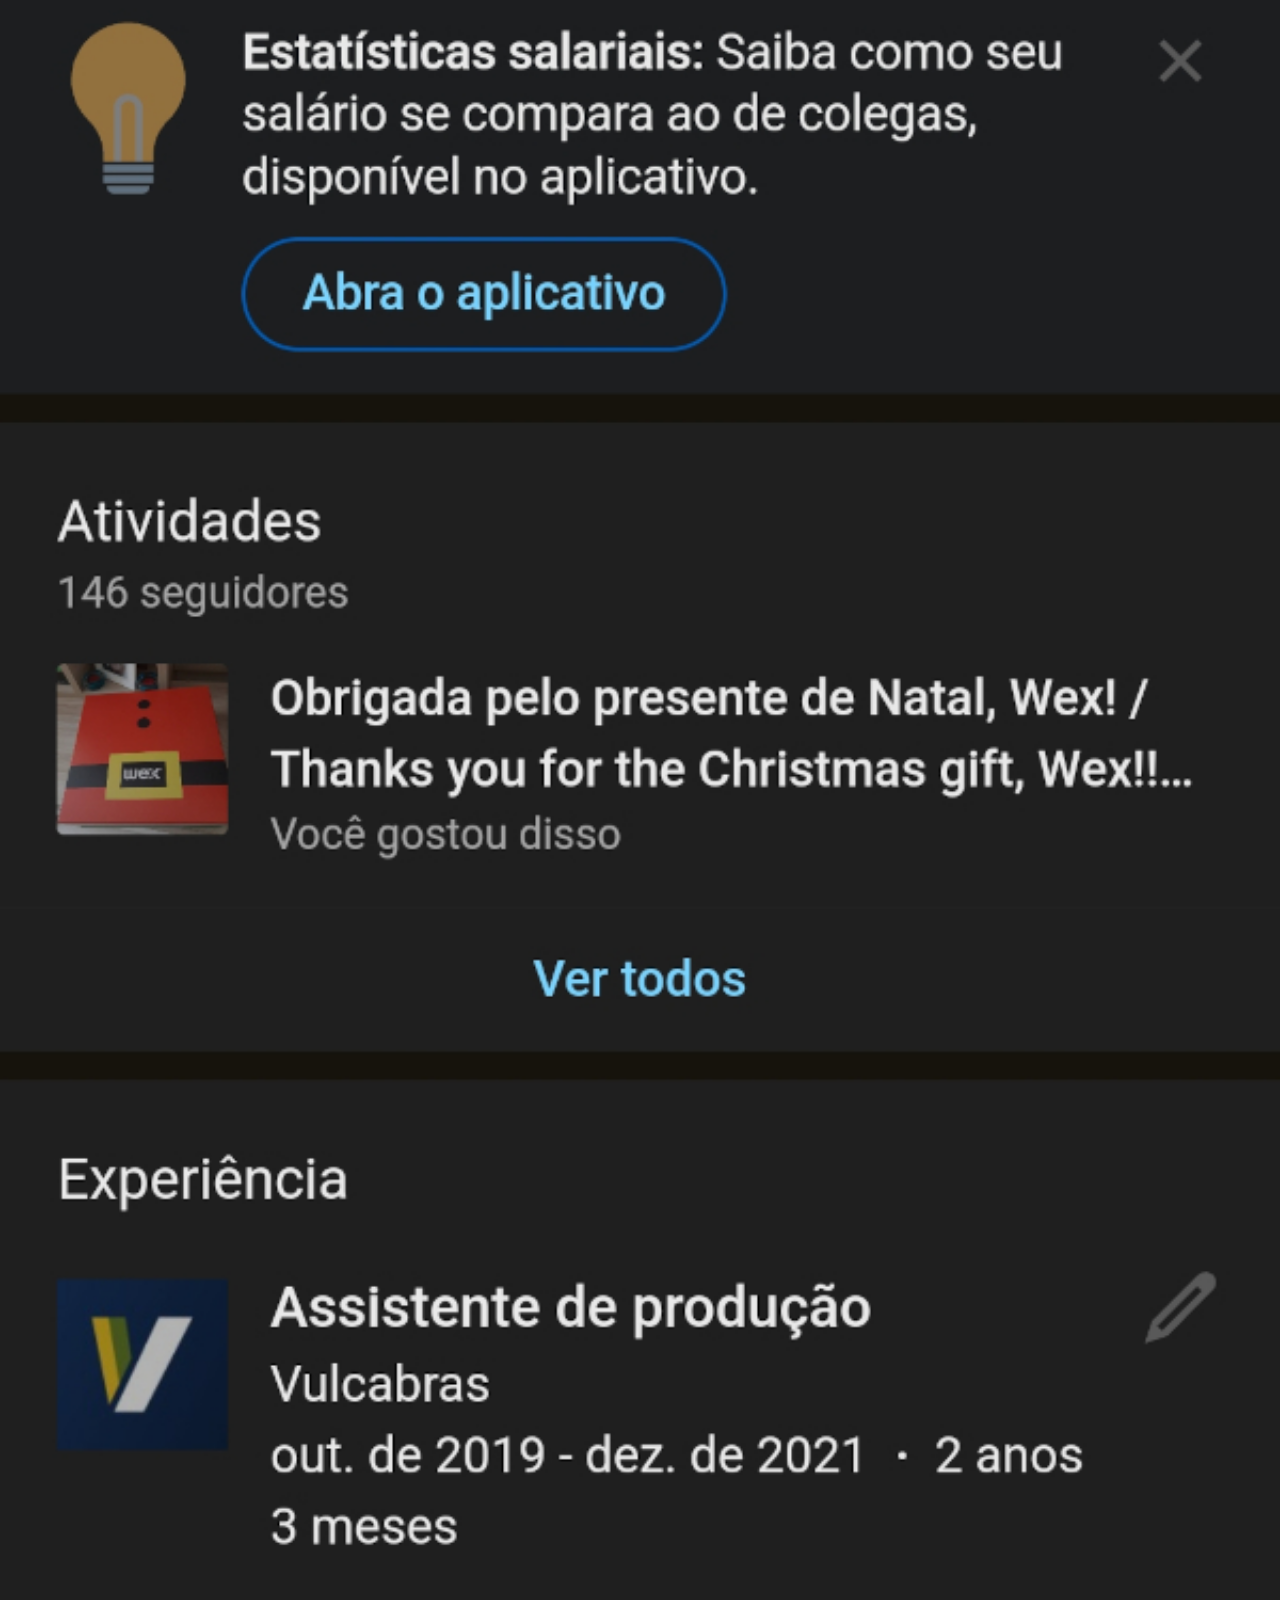
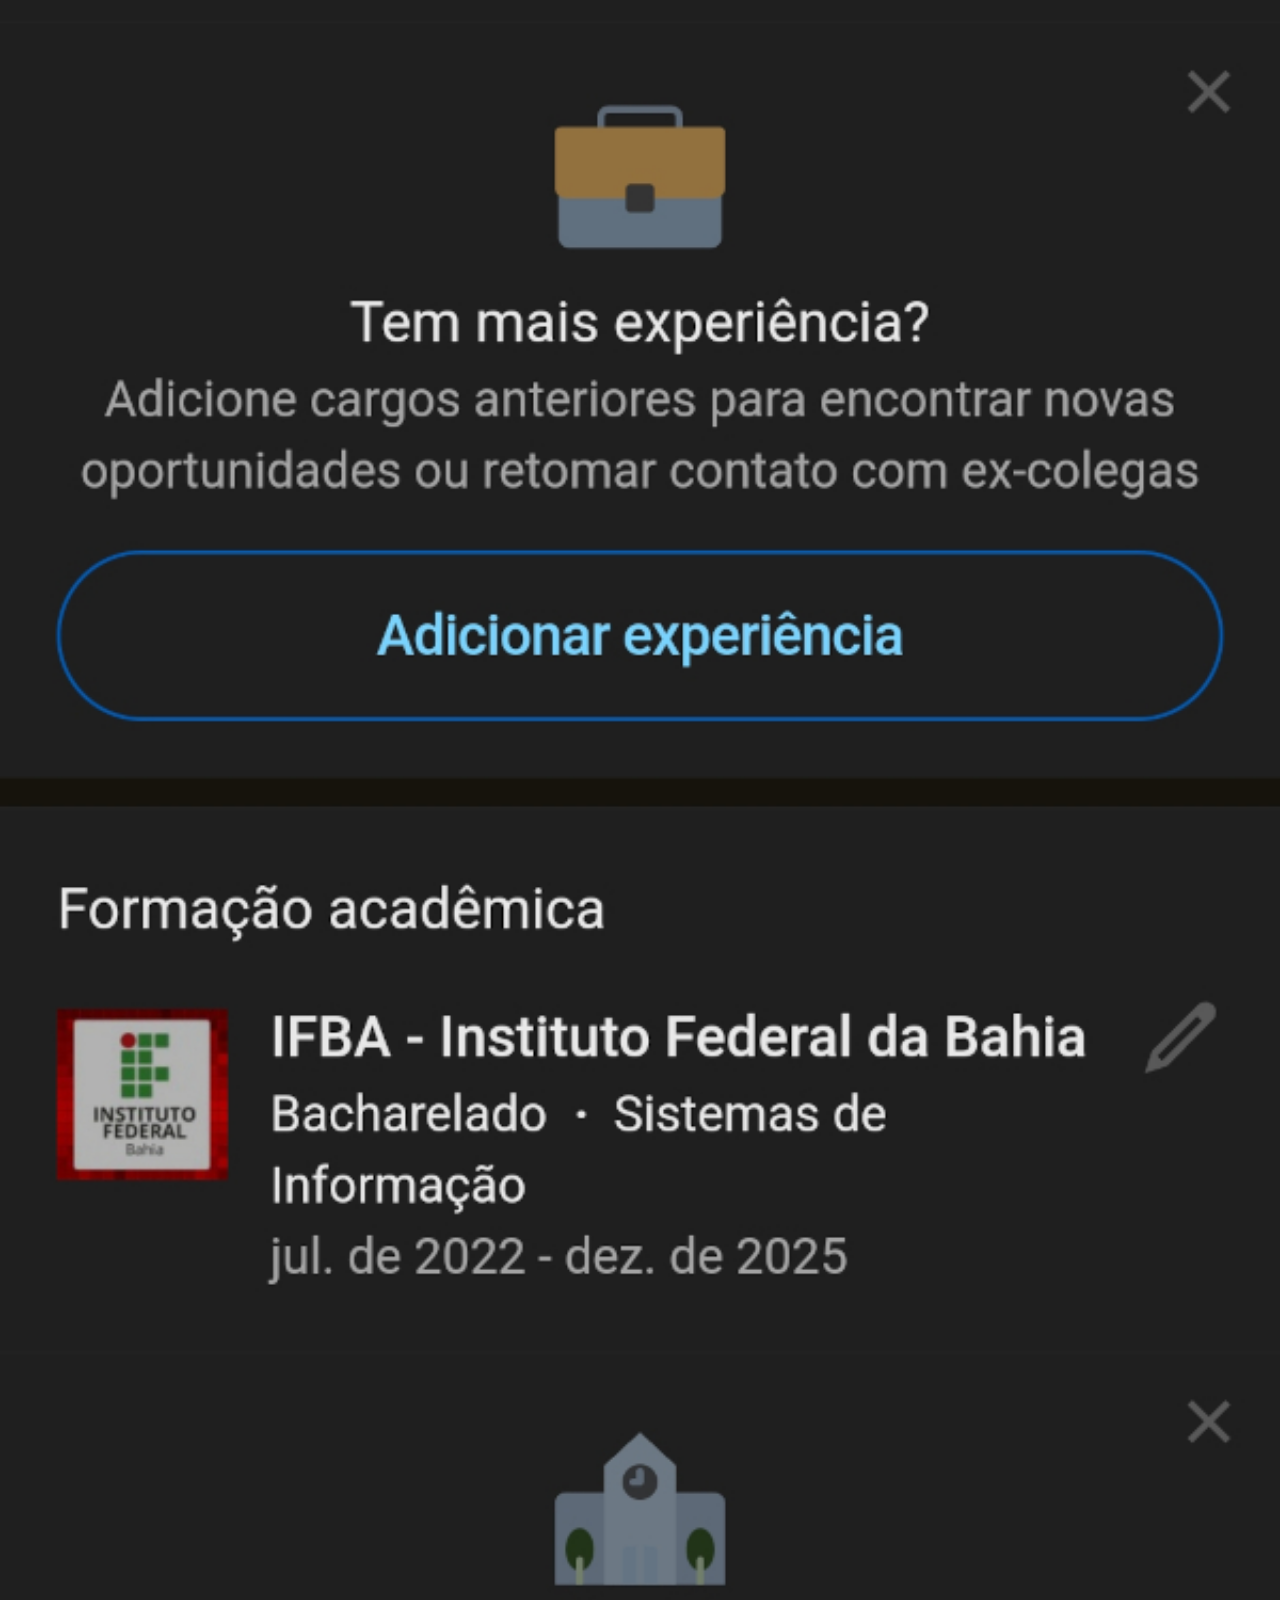
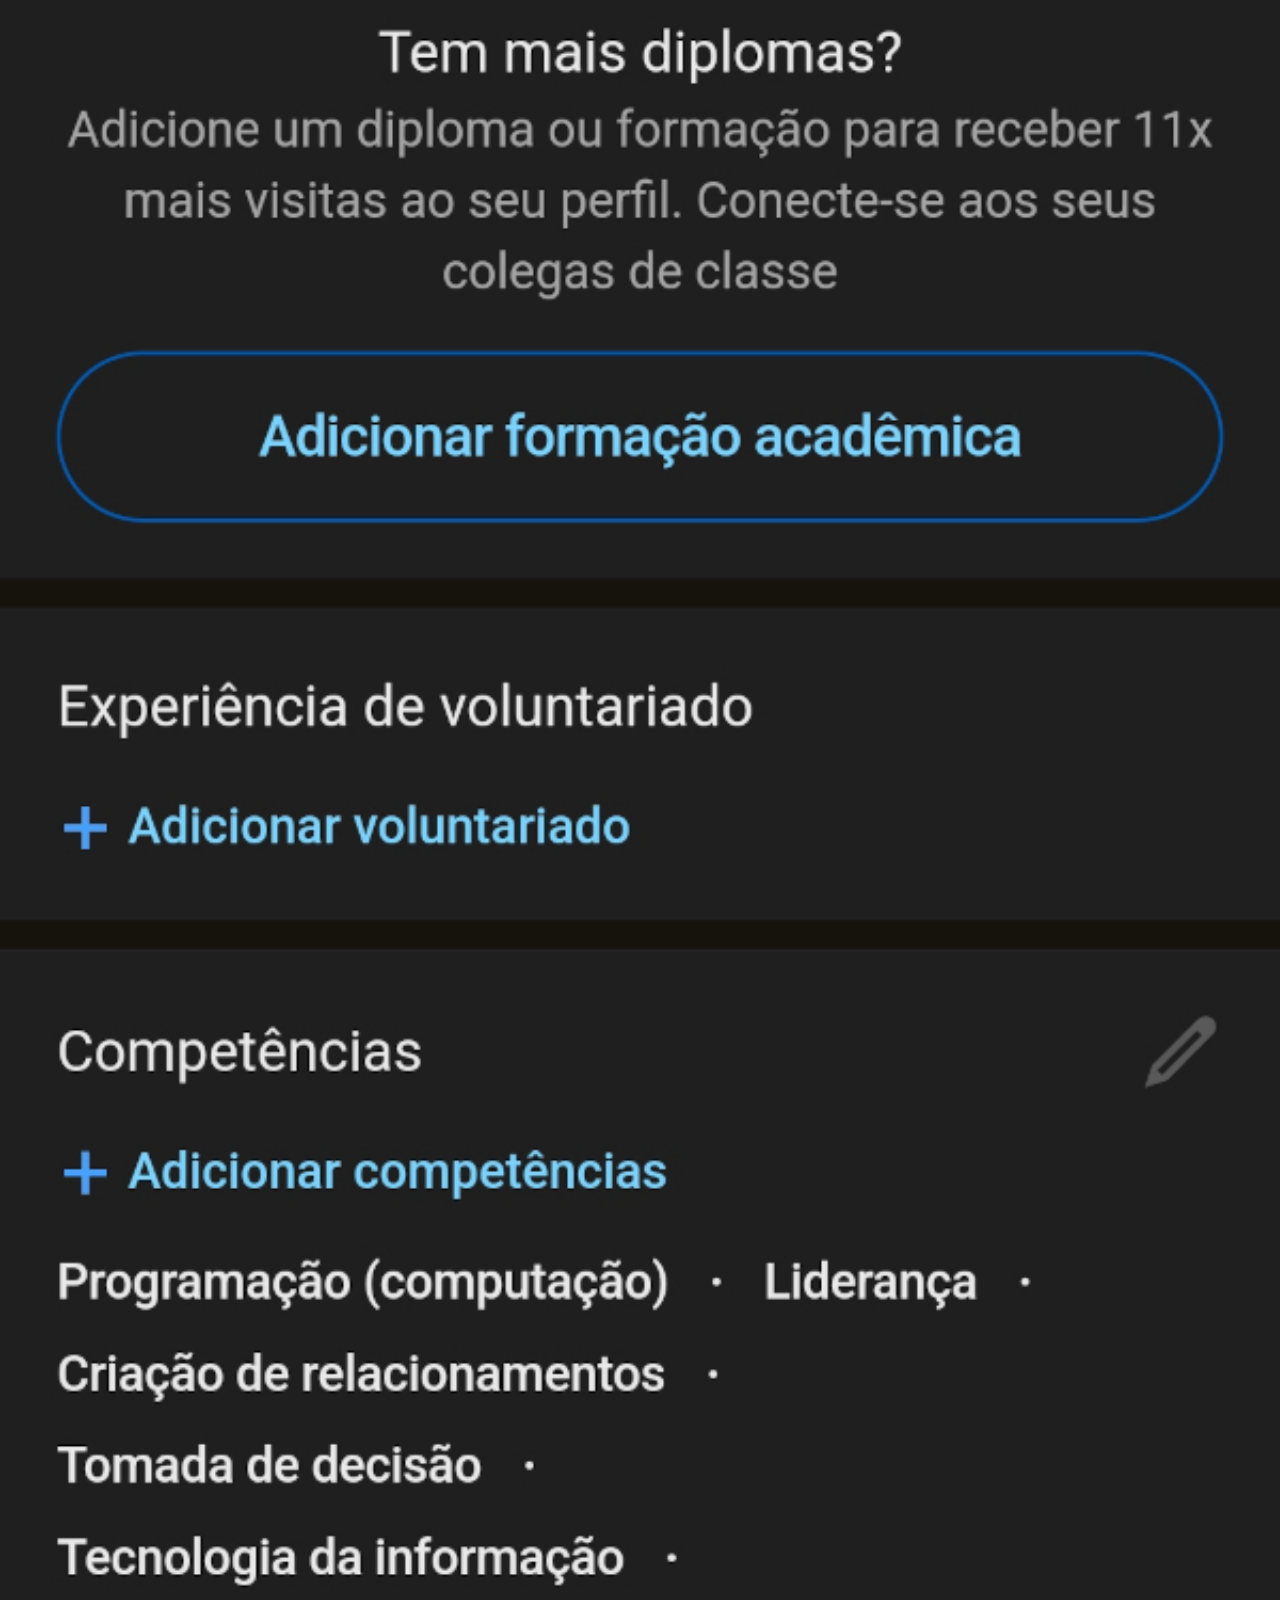
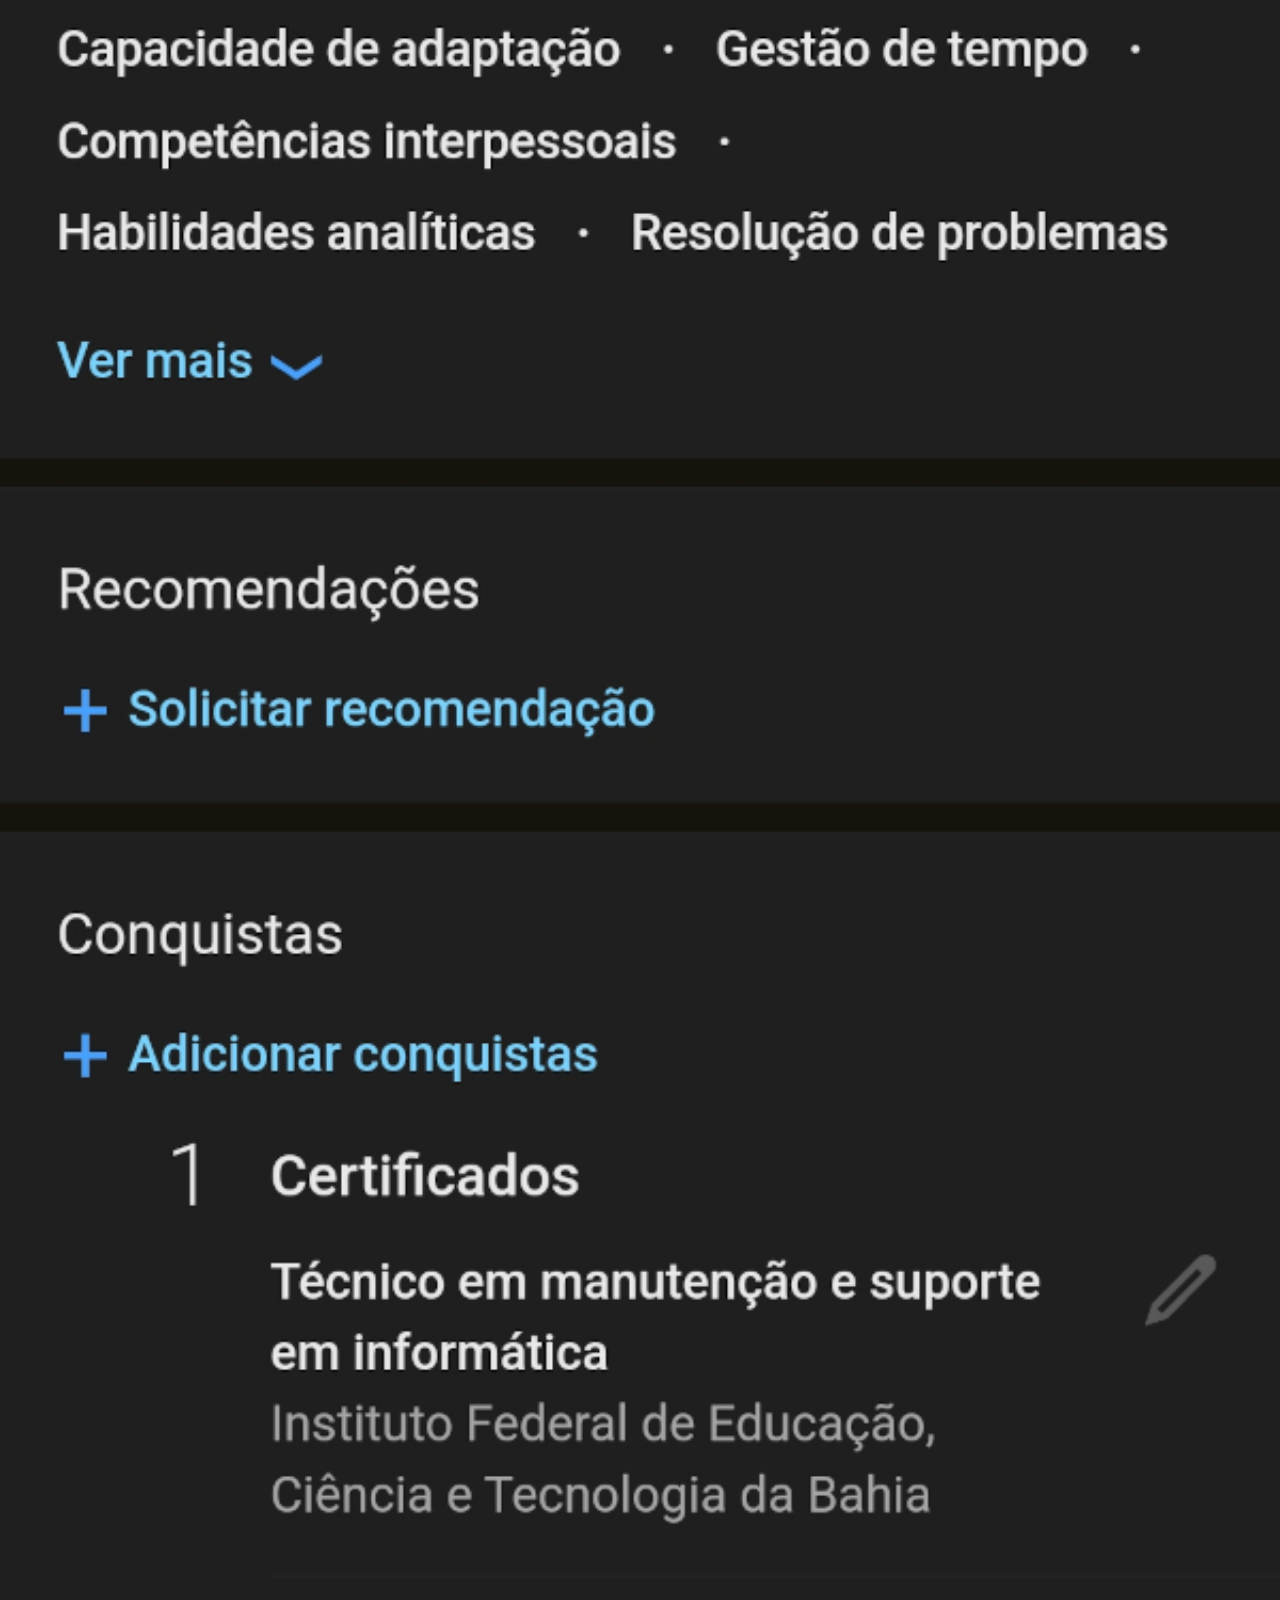
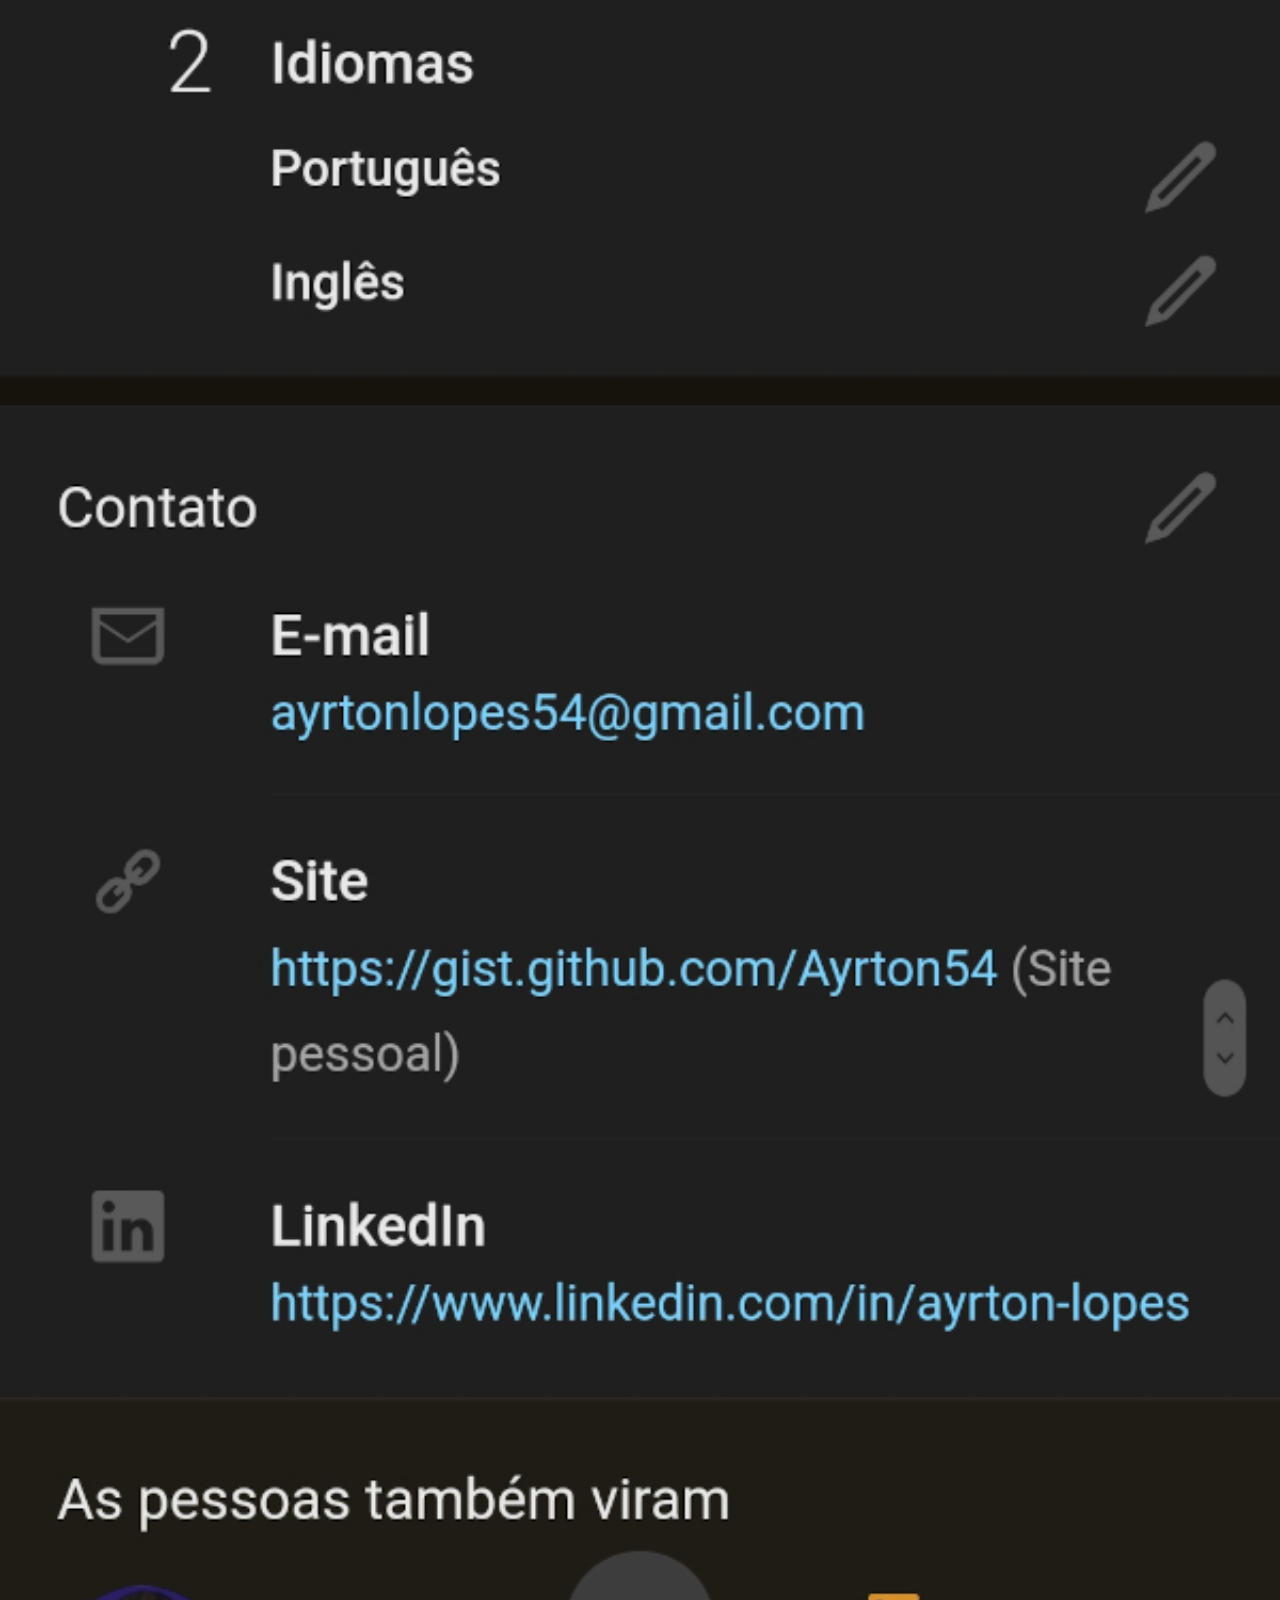
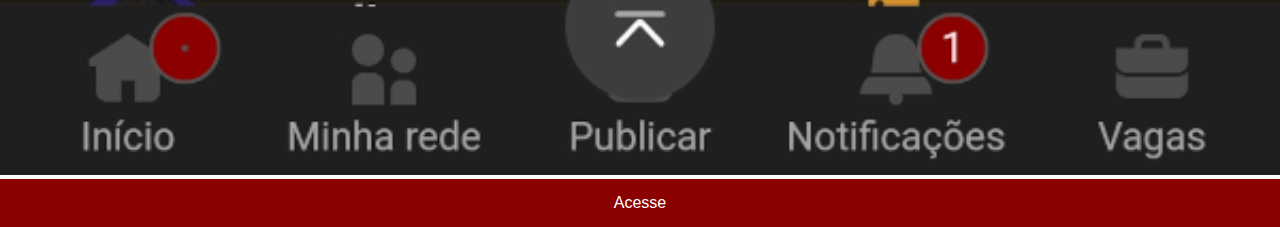
==== commit 5eb308f6: "up" ====
--- a/diretorios/linkedin.html
+++ b/diretorios/linkedin.html
@@ -7,7 +7,7 @@
     <title>linkedin</title>
     <link rel="stylesheet" href="modos/tela.css">
     <img src="../imagens/linkedin-tela.jpg" alt="linkedin">
-   
+    <a href="https://www.linkedin.com/in/ayrton-lopes/" target="_blank">Acesse</a>
 </head>
 <body>
     
